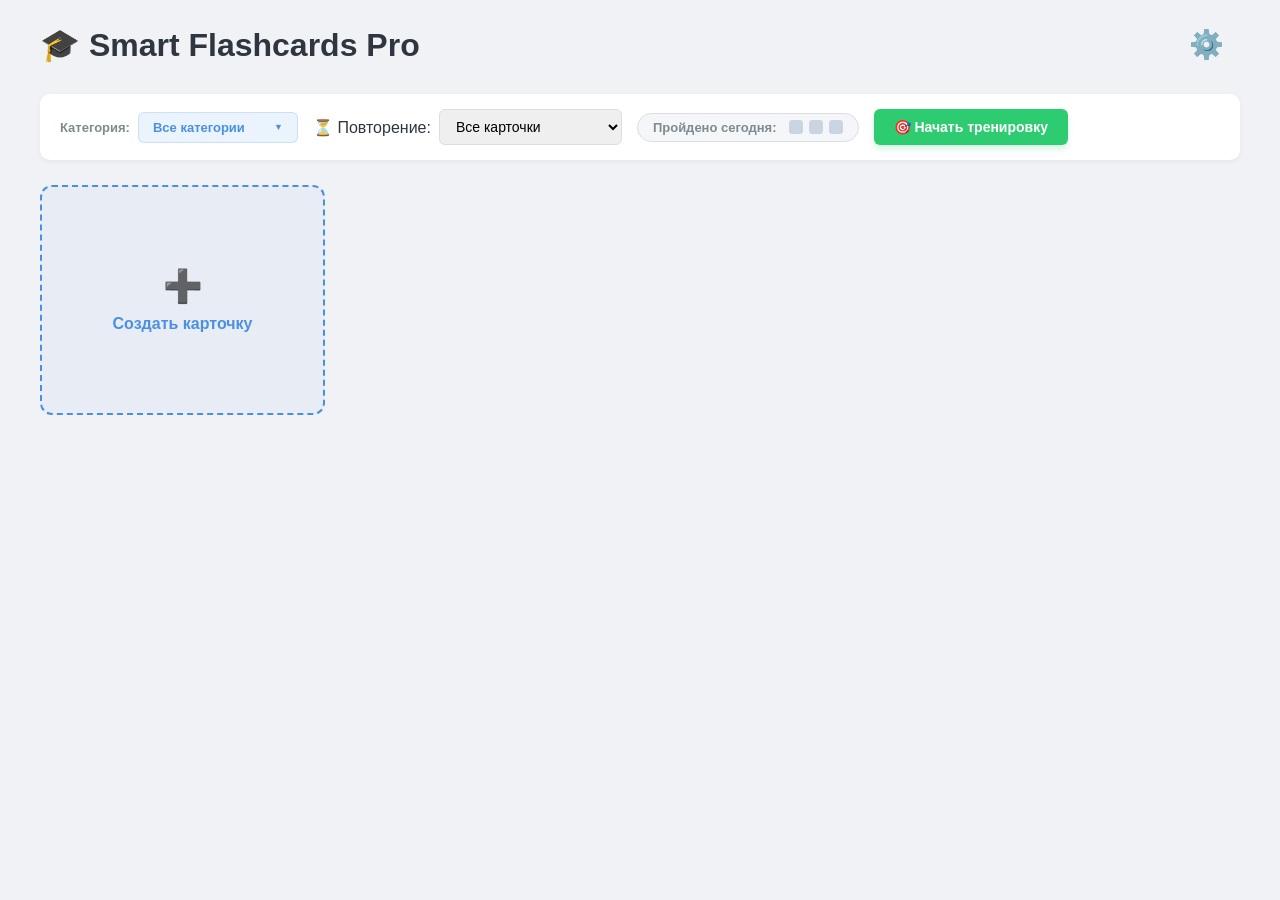
==== index.html @ 6d0fee99 "Add files via upload" ====
<!DOCTYPE html>
<html lang="ru">
<head>
    <meta charset="UTF-8">
    <meta name="viewport" content="width=device-width, initial-scale=1.0">
    <title>Smart Flashcards Pro — Умные карточки</title>
    
    <!-- ИСПРАВЛЕНО: Современная иконка в закладки браузера без скачивания файлов -->
    <link rel="icon" href="data:image/svg+xml,<svg xmlns=%22http://w3.org viewBox=%220 0 100 100%22><text y=%22.9em%22 font-size=%2290%22>🎓</text></svg>">
    
    <!-- Подключение модульных стилей -->
    <link rel="stylesheet" href="theme.css">
    <link rel="stylesheet" href="layout.css">
    <link rel="stylesheet" href="components.css">
    <link rel="stylesheet" href="modals-lesson.css">
</head>
<body>

    <div class="container">
        <!-- Шапка приложения с кнопкой настроек -->
        <header class="app-header">
            <!-- ИСПРАВЛЕНО: Красивый и лаконичный заголовок вместо букв GB -->
            <h1>🎓 Smart Flashcards Pro</h1>
            <div class="settings-menu-container">
                <button class="settings-toggle-btn" onclick="UiManager.toggleSettingsMenu(event)">⚙️</button>
                <div class="settings-dropdown" id="settingsDropdown">
                    <div class="settings-item">
                        <label for="lessonSizeSelect">Карточек в уроке:</label>
                        <select id="lessonSizeSelect" onchange="StorageModule.saveLessonSize(this.value)">
                            <option value="5">5</option>
                            <option value="10" selected>10</option>
                            <option value="15">15</option>
                            <option value="20">20</option>
                            <option value="25">25</option>
                        </select>
                    </div>
                    <hr>
                    <button onclick="exportData()">💾 Экспорт данных</button>
                    <input type="file" id="importFileInput" accept=".json" style="display: none;" onchange="importData(event)">
                    <button onclick="document.getElementById('importFileInput').click()">📂 Импорт данных</button>
                </div>
            </div>
        </header>

        <!-- 1. Панель управления (Фильтры + Прогресс по кубикам + Кнопка Учить) -->
        <div class="filter-zone" id="controlZone">
            <div class="filter-group">
                <span class="filter-label">Категория:</span>
                <div class="custom-select-container" id="customSelectContainer">
                    <button class="custom-select-trigger" onclick="UiManager.toggleCustomSelect(event)">
                        <span id="customSelectValue">Все категории</span>
                        <span class="custom-select-arrow">▼</span>
                    </button>
                    <div class="custom-select-options" id="customSelectOptions"></div>
                </div>
            </div>
            
            <div class="filter-group">
                <label for="filterRepetition">⏳ Повторение: </label>
                <select id="filterRepetition" onchange="UiManager.renderCards()">
                    <option value="all">Все карточки</option>
                    <option value="due">Только к повторению</option>
                </select>
            </div>
            
            <div class="daily-progress-box">
                <span class="progress-label">Пройдено сегодня:</span>
                <div class="progress-cubes" id="dailyCubes"></div>
            </div>

            <div class="test-action-group">
                <button class="success-btn" onclick="startLesson()">🎯 Начать тренировку</button>
            </div>
        </div>

        <!-- 2. Сетка карточек -->
        <div class="grid" id="cardsGrid"></div>

        <!-- 3. Окно Урока -->
        <div class="panel test-box" id="testBox" style="display: none;">
            <div class="progress-container">
                <div class="progress-bar" id="progressBar"></div>
            </div>
            <h3 id="testProgress">Вопрос 0 из 0</h3>
            <div class="test-exercise-label" id="testExerciseLabel"></div>
            <div class="test-word" id="testWord">Word</div>
            <button onclick="LessonModule.speakCurrentWord()" class="test-audio-btn" id="testAudioBtn">🔊</button>
            <br>
            <input type="text" id="testInput" class="test-input" placeholder="Введите перевод" autocomplete="off">
            <div id="choicesGrid" class="choices-grid" style="display:none;"></div>
            <br>
            <button onclick="checkAnswer()" id="checkAnswerBtn">Проверить</button>
            <button class="secondary" onclick="stopTest()">Прервать урок</button>
            <div class="feedback" id="feedback"></div>
        </div>
    </div>

    <!-- 4. Модальное окно для создания и редактирования карточек -->
    <div class="modal-overlay" id="cardModal" onclick="FormHandler.closeModalViaOverlay(event)">
        <div class="modal-content">
            <button class="close-modal-btn" onclick="FormHandler.closeModal()">✕</button>
            <h3 id="formTitle">Добавить новую карточку</h3>
            <input type="hidden" id="editIndex" value="-1">
            
            <div class="flex-row">
                <input type="text" id="wordInput" placeholder="Слово (английский)">
                <button onclick="FormHandler.autoTranslate()" class="secondary" id="translateBtn">🔍 Автоперевод</button>
            </div>
            
            <div id="variantsContainer" class="variants-box" style="display: none;">
                <label>Выберите подходящие переводы:</label>
                <div id="translationVariants" class="variants-list"></div>
            </div>

            <div class="flex-row">
                <input type="text" id="translationInput" placeholder="Перевод (русский)">
            </div>
            <div class="flex-row">
                <input type="text" id="exampleInput" placeholder="Пример употребления (необязательно)">
            </div>
            <!-- ИСПРАВЛЕНО: Добавлено явное поле для ввода перевода примера вручную -->
            <div class="flex-row">
                <input type="text" id="exampleTranslationInput" placeholder="Перевод примера (необязательно)">
            </div>
            <div class="flex-row stack">
                <select id="categorySelect"></select>
                <input type="text" id="newCategoryInput" placeholder="Или создайте новую категорию">
            </div>
            <div class="modal-footer">
                <button onclick="FormHandler.addCard()" id="submitCardBtn" class="primary-btn">Добавить</button>
            </div>
        </div>
    </div>

    <script src="storage.js"></script>
    <script src="api.js"></script>
    <script src="lesson-builder.js"></script>
    <script src="lesson-validator.js"></script>
    <script src="lesson-engine.js"></script>
    <script src="ui-manager.js"></script>
    <script src="form-handler.js"></script>
    <script src="app.js"></script>
</body>
</html>
---- theme.css ----
/* Глобальные переменные и системные стили (Theme & Base) */

:root {
    --primary-color: #4a90e2;
    --secondary-color: #f5f6fa;
    --success-color: #2ecc71;
    --danger-color: #e74c3c;
    --text-color: #2f3640;
    --border-color: #dcdde1;
    --bg-color: #f1f2f6;
    --card-bg: #ffffff;
}

* {
    box-sizing: border-box;
    margin: 0;
    padding: 0;
    font-family: 'Segoe UI', Tahoma, Geneva, Verdana, sans-serif;
}

body {
    background-color: var(--bg-color);
    color: var(--text-color);
    padding: 20px;
}

.container {
    max-width: 1200px;
    margin: 0 auto;
}

hr {
    border: none;
    border-top: 1px solid var(--border-color);
}
---- layout.css ----
/* Макет, фильтры и элементы управления (Layout & Controls) */

/* Шапка приложения */
.app-header {
    display: flex;
    justify-content: space-between;
    align-items: center;
    margin-bottom: 25px;
}

/* Контейнер настроек (Шестеренка) */
.settings-menu-container {
    position: relative;
}

.settings-toggle-btn {
    background: none;
    border: none;
    font-size: 28px;
    cursor: pointer;
    transition: transform 0.3s ease;
}

.settings-toggle-btn:hover { transform: rotate(45deg); }

.settings-dropdown {
    display: none;
    position: absolute;
    right: 0;
    top: 40px;
    background-color: var(--card-bg);
    border: 1px solid var(--border-color);
    border-radius: 8px;
    box-shadow: 0 4px 12px rgba(0,0,0,0.15);
    z-index: 100;
    min-width: 180px;
    overflow: hidden;
}

.settings-dropdown.active { display: block; }

.settings-dropdown button {
    display: block;
    width: 100%;
    padding: 12px 16px;
    border: none;
    background: none;
    text-align: left;
    cursor: pointer;
    font-size: 14px;
    color: var(--text-color);
    transition: background 0.2s ease;
}

.settings-dropdown button:hover { background-color: var(--secondary-color); }

.settings-item {
    padding: 12px 16px;
    font-size: 13px;
    display: flex;
    flex-direction: column;
    gap: 6px;
}
.settings-item select { width: 100%; padding: 4px; }

/* Зона управления (Фильтры) */
.filter-zone {
    display: flex;
    flex-wrap: wrap;
    gap: 15px;
    background-color: var(--card-bg);
    padding: 15px 20px;
    border-radius: 10px;
    margin-bottom: 25px;
    align-items: center;
    box-shadow: 0 2px 5px rgba(0,0,0,0.05);
}

.filter-group {
    display: flex;
    align-items: center;
    gap: 8px;
}

/* Базовые стили полей */
select, input[type="text"] {
    padding: 8px 12px;
    border: 1px solid var(--border-color);
    border-radius: 6px;
    outline: none;
    font-size: 14px;
}

.filter-label {
    font-size: 13px;
    font-weight: bold;
    color: #7f8c8d;
}

/* --- ИСПРАВЛЕНО: СТИЛИЗАЦИЯ ПОЛНОСТЬЮ КАСТОМНОГО ВЫПАДАЮЩЕГО КОМБОБОКСА --- */
.custom-select-container {
    position: relative;
    min-width: 160px;
}

/* Главная кнопка-триггер (Скругление уменьшено до 6px под общую концепцию) */
.custom-select-trigger {
    width: 100%;
    display: flex;
    justify-content: space-between;
    align-items: center;
    padding: 7px 14px;
    font-size: 13px;
    font-weight: 600;
    color: #4a90e2;
    background-color: #ebf3fc;
    border: 1px solid rgba(74, 144, 226, 0.2);
    border-radius: 6px; /* Мягкие, не слишком круглые углы */
    cursor: pointer;
    transition: background-color 0.2s, border-color 0.2s;
}

.custom-select-trigger:hover {
    background-color: #e1effe;
    border-color: #4a90e2;
}

.custom-select-arrow {
    font-size: 9px;
    color: #4a90e2;
    margin-left: 10px;
    transition: transform 0.2s ease;
}

/* Разворот стрелочки при открытии */
.custom-select-container.open .custom-select-arrow {
    transform: rotate(180deg);
}

/* Кастомный блок с вариантами ответов (Опции) */
.custom-select-options {
    display: none;
    position: absolute;
    top: calc(100% + 5px);
    left: 0;
    width: 100%;
    background-color: var(--card-bg);
    border: 1px solid var(--border-color);
    border-radius: 6px; /* Синхронные мягкие скругления списка */
    box-shadow: 0 4px 15px rgba(0, 0, 0, 0.1); /* Красивая мягкая тень */
    z-index: 200;
    max-height: 200px;
    overflow-y: auto;
}

.custom-select-container.open .custom-select-options {
    display: block;
}

/* Пункт списка */
.custom-select-option {
    padding: 10px 14px;
    font-size: 13px;
    font-weight: 500;
    color: var(--text-color);
    cursor: pointer;
    transition: background-color 0.15s, color 0.15s;
    text-align: left;
}

/* Красивая пастельная подсветка при наведении на пункт списка */
.custom-select-option:hover {
    background-color: #f0f4f9;
    color: #4a90e2;
}

/* Базовые кнопки */
button {
    padding: 8px 16px;
    border: none;
    border-radius: 6px;
    cursor: pointer;
    font-weight: 600;
    font-size: 14px;
    transition: opacity 0.2s;
}
button:hover { opacity: 0.9; }
button.secondary { background-color: var(--secondary-color); color: var(--text-color); border: 1px solid var(--border-color); }
button.primary-btn { background-color: var(--primary-color); color: white; padding: 10px 20px; }

/* Дневные кубики */
.daily-progress-box {
    display: flex;
    align-items: center;
    gap: 12px;
    background-color: var(--secondary-color);
    padding: 6px 15px;
    border-radius: 20px;
    border: 1px solid var(--border-color);
}
.progress-label { font-size: 13px; font-weight: bold; color: #7f8c8d; }
.progress-cubes { display: flex; gap: 6px; flex-wrap: wrap; }
.progress-cube { width: 14px; height: 14px; background-color: #cbd5e1; border-radius: 3px; transition: background-color 0.4s ease; }
.progress-cube.completed { background-color: var(--success-color); box-shadow: 0 0 6px rgba(46, 204, 113, 0.4); }
button.success-btn { background-color: var(--success-color); color: white; padding: 10px 20px; font-size: 14px; font-weight: bold; box-shadow: 0 4px 6px rgba(46, 204, 113, 0.2); }

/* Сетка карточек */
.grid {
    display: grid;
    grid-template-columns: repeat(auto-fill, minmax(260px, 1fr));
    gap: 20px;
}
---- components.css ----
/* Интерактивные компоненты и карточки (Cards & Components) */

.card-container {
    perspective: 1000px;
    min-height: 230px; 
    display: flex;
}

.card {
    width: 100%;
    position: relative;
    transform-style: preserve-3d;
    transition: transform 0.6s;
    cursor: pointer;
    display: flex;
}
.card.flipped { transform: rotateY(180deg); }

.card-front, .card-back {
    position: absolute;
    width: 100%;
    height: 100%;
    backface-visibility: hidden;
    background-color: var(--card-bg);
    border-radius: 12px;
    padding: 15px;
    box-shadow: 0 4px 8px rgba(0,0,0,0.05);
    border: 1px solid var(--border-color);
    display: flex;
    flex-direction: column;
    justify-content: space-between;
}
.card-back { transform: rotateY(180deg); background-color: #fafbfc; }

/* Пустая карточка (Заглушка) */
.card-add-placeholder {
    border: 2px dashed var(--primary-color);
    background-color: rgba(74, 144, 226, 0.05);
    border-radius: 12px;
    display: flex;
    align-items: center;
    justify-content: center;
    transition: background 0.3s, transform 0.2s;
    min-height: 230px;
}
.card-add-placeholder:hover { background-color: rgba(74, 144, 226, 0.1); transform: translateY(-2px); }
.card-add-content { display: flex; flex-direction: column; align-items: center; gap: 10px; color: var(--primary-color); font-weight: bold; }
.plus-icon { font-size: 32px; }

/* Внутренние элементы карточки */
.card-header-row { display: flex; justify-content: space-between; align-items: center; width: 100%; min-height: 32px; }
.card-stats { display: flex; gap: 10px; font-size: 13px; font-weight: bold; }
.stat-ok { color: var(--success-color); }
.stat-fail { color: var(--danger-color); }

.audio-btn {
    position: static; background: none; font-size: 16px; padding: 4px 8px; border-radius: 4px; border: 1px solid transparent; transition: background-color 0.2s;
}
.audio-btn:hover { background-color: var(--secondary-color); border-color: var(--border-color); }

.card-content { text-align: center; font-size: 20px; font-weight: bold; margin: 12px 0; flex-grow: 1; display: flex; flex-direction: column; justify-content: center; }
.card-example { font-size: 13px; font-weight: normal; color: #7f8c8d; margin-top: 8px; font-style: italic; line-height: 1.4; }

/* ИСПРАВЛЕНО: Современный дизайн категорий в виде кнопок-пилюль */
.card-category {
    font-size: 11px;
    color: #4a90e2; /* Изображаем фирменный цвет текста */
    background-color: #ebf3fc; /* Мягкая пастельная сине-серая подложка */
    padding: 3px 10px;
    border-radius: 20px;
    font-weight: 600;
    display: inline-block;
    margin: 8px auto 0; /* Центрируем тег внутри контента */
    text-transform: uppercase;
    letter-spacing: 0.3px;
    border: 1px solid rgba(74, 144, 226, 0.15);
}

.card-footer-row { 
    display: flex; 
    justify-content: space-between; 
    align-items: center; 
    width: 100%; 
    margin-top: auto; 
    padding-top: 10px;
}

.card-toolbar { 
    display: flex; 
    gap: 6px; 
}

.icon-btn {
    display: flex;
    align-items: center;
    justify-content: center;
    width: 28px;
    height: 28px;
    border-radius: 50%; 
    background-color: var(--secondary-color);
    border: 1px solid var(--border-color);
    font-size: 12px;
    padding: 0;
    transition: background-color 0.2s, transform 0.1s;
}
.icon-btn:hover { background-color: #e2e4eb; transform: scale(1.05); }
.icon-btn.btn-delete:hover { background-color: #ffdad6; border-color: var(--danger-color); }

.card.due-card .card-front { border: 1.5px solid #f1c40f; box-shadow: 0 4px 12px rgba(241, 196, 15, 0.15); }

/* Выученные карточки (Lvl 6) */
.card.archived-card { cursor: default; }
.card.archived-card .card-front { border: 2px solid #2ecc71; background-color: #f8fff9; opacity: 0.65; box-shadow: none; transition: opacity 0.3s; }
.card.archived-card:hover .card-front { opacity: 1; }
.card.archived-card .audio-btn { opacity: 0.7; }
.card.archived-card .audio-btn:hover { opacity: 1; }

/* Плитки уровней со скругленными углами */
.lvl-badge {
    display: flex; align-items: center; justify-content: center; width: 32px; height: 24px; border-radius: 6px; color: white; font-size: 13px;
    font-family: 'Impact', 'Arial Black', sans-serif; font-weight: 900; box-shadow: 0 2px 4px rgba(0, 0, 0, 0.08); user-select: none; text-shadow: 1px 1px 1px rgba(0, 0, 0, 0.1);
}
.lvl-badge-1 { background: linear-gradient(135deg, #a5b4fc, #6366f1); } 
.lvl-badge-2 { background: linear-gradient(135deg, #f472b6, #ec4899); } 
.lvl-badge-3 { background: linear-gradient(135deg, #38bdf8, #0284c7); } 
.lvl-badge-4 { background: linear-gradient(135deg, #2dd4bf, #0d9488); } 
.lvl-badge-5 { background: linear-gradient(135deg, #c084fc, #9333ea); } 

.master-badge {
    background: linear-gradient(135deg, #34d399, #059669); color: white; font-size: 10px; font-weight: bold; padding: 4px 8px; border-radius: 6px; box-shadow: 0 2px 4px rgba(52, 211, 153, 0.2); text-transform: uppercase; letter-spacing: 0.5px;
}

/* ИСПРАВЛЕНО: Безупречная вертикальная центровка числа пройденных уроков */
.daily-lessons-counter {
    font-family: 'Impact', 'Arial Black', sans-serif;
    font-size: 18px;
    color: var(--success-color);
    font-weight: 900;
    line-height: 1;
    display: flex;
    align-items: center;
    justify-content: center;
    height: 14px; /* Синхронизируем высоту с высотой скрытых кубиков для ровной строки */
}

/* Перевод контекстного примера на обратной стороне карточки */
.card-example-translation {
    font-size: 12px;
    font-weight: normal;
    color: #95a5a6; /* Мягкий серый цвет */
    margin-top: 4px;
    font-style: italic;
    line-height: 1.3;
}
---- modals-lesson.css ----
/* Всплывающие окна и интерфейс тренировок (Modals & Lesson UI) */

/* Модальное окно создания карточки */
.modal-overlay {
    position: fixed;
    top: 0; left: 0; width: 100%; height: 100%;
    background-color: rgba(0,0,0,0.5);
    display: flex; align-items: center; justify-content: center; z-index: 1000;
    opacity: 0; pointer-events: none; transition: opacity 0.3s ease;
}
.modal-overlay.active { opacity: 1; pointer-events: auto; }

.modal-content {
    background-color: var(--card-bg); padding: 30px; border-radius: 12px; width: 100%; max-width: 500px; position: relative; box-shadow: 0 10px 25px rgba(0,0,0,0.2); display: flex; flex-direction: column; gap: 15px;
}
.close-modal-btn { position: absolute; top: 15px; right: 15px; background: none; font-size: 18px; color: #95a5a6; }

.flex-row { display: flex; gap: 10px; }
.flex-row input { flex: 1; }
.flex-row.stack { flex-direction: column; }

.variants-box { background-color: var(--secondary-color); padding: 10px; border-radius: 6px; font-size: 13px; }
.variants-list { display: flex; flex-wrap: wrap; gap: 8px; margin-top: 5px; }
.variant-item { display: flex; align-items: center; gap: 4px; background-color: white; padding: 4px 8px; border-radius: 4px; border: 1px solid var(--border-color); cursor: pointer; }
.modal-footer { display: flex; justify-content: flex-end; margin-top: 10px; }

/* Игровой блок урока */
.test-box {
    background-color: var(--card-bg); padding: 30px; border-radius: 12px; text-align: center; box-shadow: 0 4px 10px rgba(0,0,0,0.05); max-width: 600px; margin: 40px auto 0;
}
.progress-container { background-color: var(--secondary-color); height: 8px; border-radius: 4px; margin-bottom: 20px; overflow: hidden; }
.progress-bar { background-color: var(--success-color); height: 100%; width: 0; transition: width 0.3s ease; }
.test-exercise-label { font-size: 14px; color: #7f8c8d; margin-bottom: 5px; }
.test-word { font-size: 32px; font-weight: bold; margin-bottom: 15px; }
.test-input { width: 80%; max-width: 300px; text-align: center; font-size: 18px; padding: 10px; margin-bottom: 15px; }
.choices-grid { display: grid; grid-template-columns: 1fr 1fr; gap: 10px; max-width: 400px; margin: 0 auto 15px; }
.choice-btn { padding: 12px; background-color: var(--secondary-color); font-weight: bold; color: var(--text-color); }
.choice-btn.correct { background-color: var(--success-color); color: white; }
.choice-btn.wrong { background-color: var(--danger-color); color: white; }
.feedback { font-weight: bold; margin-top: 15px; font-size: 18px; min-height: 24px; }
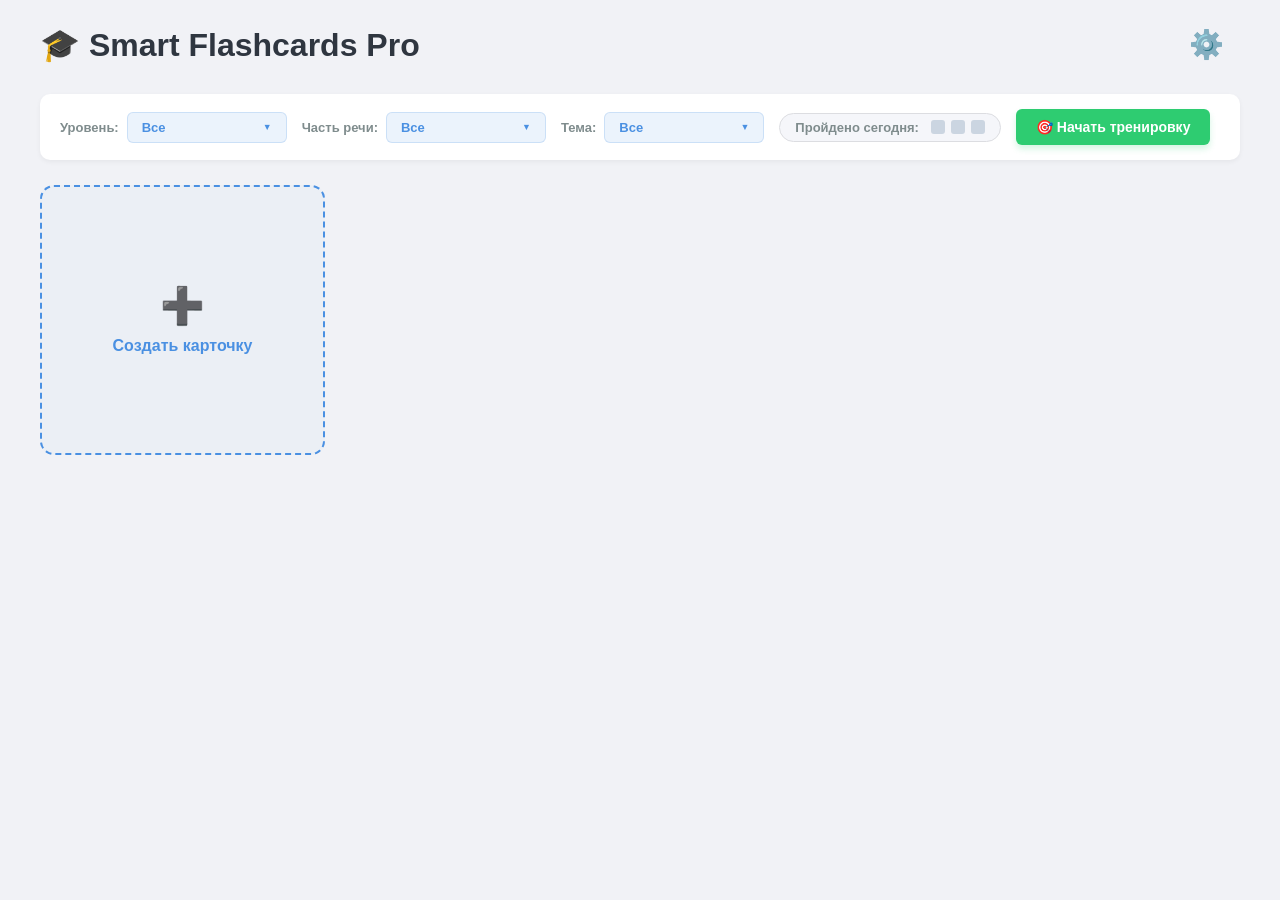
==== commit 5c567fbd: "Add files via upload" ====
--- a/index.html
+++ b/index.html
@@ -4,11 +4,8 @@
     <meta charset="UTF-8">
     <meta name="viewport" content="width=device-width, initial-scale=1.0">
     <title>Smart Flashcards Pro — Умные карточки</title>
+    <link rel="icon" type="image/png" href="https://icons8.com">
     
-    <!-- ИСПРАВЛЕНО: Современная иконка в закладки браузера без скачивания файлов -->
-    <link rel="icon" href="data:image/svg+xml,<svg xmlns=%22http://w3.org viewBox=%220 0 100 100%22><text y=%22.9em%22 font-size=%2290%22>🎓</text></svg>">
-    
-    <!-- Подключение модульных стилей -->
     <link rel="stylesheet" href="theme.css">
     <link rel="stylesheet" href="layout.css">
     <link rel="stylesheet" href="components.css">
@@ -19,7 +16,6 @@
     <div class="container">
         <!-- Шапка приложения с кнопкой настроек -->
         <header class="app-header">
-            <!-- ИСПРАВЛЕНО: Красивый и лаконичный заголовок вместо букв GB -->
             <h1>🎓 Smart Flashcards Pro</h1>
             <div class="settings-menu-container">
                 <button class="settings-toggle-btn" onclick="UiManager.toggleSettingsMenu(event)">⚙️</button>
@@ -42,25 +38,36 @@
             </div>
         </header>
 
-        <!-- 1. Панель управления (Фильтры + Прогресс по кубикам + Кнопка Учить) -->
+        <!-- 1. Панель управления (Тройные фильтры + Прогресс) -->
         <div class="filter-zone" id="controlZone">
             <div class="filter-group">
-                <span class="filter-label">Категория:</span>
-                <div class="custom-select-container" id="customSelectContainer">
-                    <button class="custom-select-trigger" onclick="UiManager.toggleCustomSelect(event)">
-                        <span id="customSelectValue">Все категории</span>
-                        <span class="custom-select-arrow">▼</span>
+                <span class="filter-label">Уровень:</span>
+                <div class="custom-select-container filter-level-container" id="customSelectContainerLevel">
+                    <button class="custom-select-trigger" onclick="UiComboBox.toggleSelect(event, 'customSelectContainerLevel')">
+                        <span id="customSelectValueLevel">Все</span><span class="custom-select-arrow">▼</span>
                     </button>
-                    <div class="custom-select-options" id="customSelectOptions"></div>
+                    <div class="custom-select-options" id="filterLevelOptions"></div>
                 </div>
             </div>
-            
+
             <div class="filter-group">
-                <label for="filterRepetition">⏳ Повторение: </label>
-                <select id="filterRepetition" onchange="UiManager.renderCards()">
-                    <option value="all">Все карточки</option>
-                    <option value="due">Только к повторению</option>
-                </select>
+                <span class="filter-label">Часть речи:</span>
+                <div class="custom-select-container filter-partOfSpeech-container" id="customSelectContainerPos">
+                    <button class="custom-select-trigger" onclick="UiComboBox.toggleSelect(event, 'customSelectContainerPos')">
+                        <span id="customSelectValuePartOfSpeech">Все</span><span class="custom-select-arrow">▼</span>
+                    </button>
+                    <div class="custom-select-options" id="filterPosOptions"></div>
+                </div>
+            </div>
+
+            <div class="filter-group">
+                <span class="filter-label">Тема:</span>
+                <div class="custom-select-container filter-topic-container" id="customSelectContainerTopic">
+                    <button class="custom-select-trigger" onclick="UiComboBox.toggleSelect(event, 'customSelectContainerTopic')">
+                        <span id="customSelectValueTopic">Все</span><span class="custom-select-arrow">▼</span>
+                    </button>
+                    <div class="custom-select-options" id="filterTopicOptions"></div>
+                </div>
             </div>
             
             <div class="daily-progress-box">
@@ -76,60 +83,9 @@
         <!-- 2. Сетка карточек -->
         <div class="grid" id="cardsGrid"></div>
 
-        <!-- 3. Окно Урока -->
-        <div class="panel test-box" id="testBox" style="display: none;">
-            <div class="progress-container">
-                <div class="progress-bar" id="progressBar"></div>
-            </div>
-            <h3 id="testProgress">Вопрос 0 из 0</h3>
-            <div class="test-exercise-label" id="testExerciseLabel"></div>
-            <div class="test-word" id="testWord">Word</div>
-            <button onclick="LessonModule.speakCurrentWord()" class="test-audio-btn" id="testAudioBtn">🔊</button>
-            <br>
-            <input type="text" id="testInput" class="test-input" placeholder="Введите перевод" autocomplete="off">
-            <div id="choicesGrid" class="choices-grid" style="display:none;"></div>
-            <br>
-            <button onclick="checkAnswer()" id="checkAnswerBtn">Проверить</button>
-            <button class="secondary" onclick="stopTest()">Прервать урок</button>
-            <div class="feedback" id="feedback"></div>
-        </div>
-    </div>
-
-    <!-- 4. Модальное окно для создания и редактирования карточек -->
-    <div class="modal-overlay" id="cardModal" onclick="FormHandler.closeModalViaOverlay(event)">
-        <div class="modal-content">
-            <button class="close-modal-btn" onclick="FormHandler.closeModal()">✕</button>
-            <h3 id="formTitle">Добавить новую карточку</h3>
-            <input type="hidden" id="editIndex" value="-1">
-            
-            <div class="flex-row">
-                <input type="text" id="wordInput" placeholder="Слово (английский)">
-                <button onclick="FormHandler.autoTranslate()" class="secondary" id="translateBtn">🔍 Автоперевод</button>
-            </div>
-            
-            <div id="variantsContainer" class="variants-box" style="display: none;">
-                <label>Выберите подходящие переводы:</label>
-                <div id="translationVariants" class="variants-list"></div>
-            </div>
-
-            <div class="flex-row">
-                <input type="text" id="translationInput" placeholder="Перевод (русский)">
-            </div>
-            <div class="flex-row">
-                <input type="text" id="exampleInput" placeholder="Пример употребления (необязательно)">
-            </div>
-            <!-- ИСПРАВЛЕНО: Добавлено явное поле для ввода перевода примера вручную -->
-            <div class="flex-row">
-                <input type="text" id="exampleTranslationInput" placeholder="Перевод примера (необязательно)">
-            </div>
-            <div class="flex-row stack">
-                <select id="categorySelect"></select>
-                <input type="text" id="newCategoryInput" placeholder="Или создайте новую категорию">
-            </div>
-            <div class="modal-footer">
-                <button onclick="FormHandler.addCard()" id="submitCardBtn" class="primary-btn">Добавить</button>
-            </div>
-        </div>
+        <!-- Сюда JS динамически внедрит lesson-box.html и card-modal.html -->
+        <div id="dynamicLessonBoxContainer"></div>
+        <div id="dynamicModalContainer"></div>
     </div>
 
     <script src="storage.js"></script>
@@ -137,7 +93,9 @@
     <script src="lesson-builder.js"></script>
     <script src="lesson-validator.js"></script>
     <script src="lesson-engine.js"></script>
-    <script src="ui-manager.js"></script>
+    <script src="ui-core.js"></script>
+    <script src="ui-combobox.js"></script>
+    <script src="ui-cards-renderer.js"></script>
     <script src="form-handler.js"></script>
     <script src="app.js"></script>
 </body>
--- a/components.css
+++ b/components.css
@@ -2,7 +2,8 @@
 
 .card-container {
     perspective: 1000px;
-    min-height: 230px; 
+    /* ИСПРАВЛЕНО: Увеличена минимальная высота карточки для свободного размещения крупного текста */
+    min-height: 270px; 
     display: flex;
 }
 
@@ -22,60 +23,112 @@
     height: 100%;
     backface-visibility: hidden;
     background-color: var(--card-bg);
-    border-radius: 12px;
-    padding: 15px;
-    box-shadow: 0 4px 8px rgba(0,0,0,0.05);
+    border-radius: 14px;
+    padding: 18px;
+    box-shadow: 0 4px 12px rgba(0,0,0,0.04);
     border: 1px solid var(--border-color);
     display: flex;
     flex-direction: column;
     justify-content: space-between;
 }
-.card-back { transform: rotateY(180deg); background-color: #fafbfc; }
+.card-back { transform: rotateY(180deg); background-color: #fbfcfd; }
 
 /* Пустая карточка (Заглушка) */
 .card-add-placeholder {
     border: 2px dashed var(--primary-color);
-    background-color: rgba(74, 144, 226, 0.05);
-    border-radius: 12px;
+    background-color: rgba(74, 144, 226, 0.03);
+    border-radius: 14px;
     display: flex;
     align-items: center;
     justify-content: center;
     transition: background 0.3s, transform 0.2s;
-    min-height: 230px;
-}
-.card-add-placeholder:hover { background-color: rgba(74, 144, 226, 0.1); transform: translateY(-2px); }
+    min-height: 270px;
+}
+.card-add-placeholder:hover { background-color: rgba(74, 144, 226, 0.08); transform: translateY(-2px); }
 .card-add-content { display: flex; flex-direction: column; align-items: center; gap: 10px; color: var(--primary-color); font-weight: bold; }
-.plus-icon { font-size: 32px; }
-
-/* Внутренние элементы карточки */
-.card-header-row { display: flex; justify-content: space-between; align-items: center; width: 100%; min-height: 32px; }
-.card-stats { display: flex; gap: 10px; font-size: 13px; font-weight: bold; }
-.stat-ok { color: var(--success-color); }
-.stat-fail { color: var(--danger-color); }
+.plus-icon { font-size: 36px; }
+
+/* Шапка карточки */
+.card-header-row { 
+    display: flex; 
+    justify-content: space-between; 
+    align-items: center; 
+    width: 100%; 
+    min-height: 32px; 
+}
+
+/* ИСПРАВЛЕНО: Компактные мини-теги параметров, убранные в верхний левый угол */
+.card-header-tags {
+    display: flex;
+    gap: 4px;
+}
+
+.tag-mini {
+    font-size: 9px;
+    padding: 2px 6px;
+    border-radius: 4px;
+    font-weight: bold;
+    text-transform: uppercase;
+    letter-spacing: 0.2px;
+}
+.tag-lvl { color: #3b82f6; background-color: #eff6ff; border: 1px solid rgba(59, 130, 246, 0.1); }
+.tag-pos { color: #6366f1; background-color: #eef2ff; border: 1px solid rgba(99, 102, 241, 0.1); }
+.tag-topic { color: #4b5563; background-color: #f3f4f6; border: 1px solid rgba(75, 85, 99, 0.1); }
 
 .audio-btn {
     position: static; background: none; font-size: 16px; padding: 4px 8px; border-radius: 4px; border: 1px solid transparent; transition: background-color 0.2s;
 }
 .audio-btn:hover { background-color: var(--secondary-color); border-color: var(--border-color); }
 
-.card-content { text-align: center; font-size: 20px; font-weight: bold; margin: 12px 0; flex-grow: 1; display: flex; flex-direction: column; justify-content: center; }
-.card-example { font-size: 13px; font-weight: normal; color: #7f8c8d; margin-top: 8px; font-style: italic; line-height: 1.4; }
-
-/* ИСПРАВЛЕНО: Современный дизайн категорий в виде кнопок-пилюль */
-.card-category {
-    font-size: 11px;
-    color: #4a90e2; /* Изображаем фирменный цвет текста */
-    background-color: #ebf3fc; /* Мягкая пастельная сине-серая подложка */
-    padding: 3px 10px;
-    border-radius: 20px;
-    font-weight: 600;
-    display: inline-block;
-    margin: 8px auto 0; /* Центрируем тег внутри контента */
-    text-transform: uppercase;
-    letter-spacing: 0.3px;
-    border: 1px solid rgba(74, 144, 226, 0.15);
-}
-
+/* ИСПРАВЛЕНО: Центральный контент карточки с акцентом на слово и пример */
+.card-content { 
+    text-align: center; 
+    flex-grow: 1; 
+    display: flex; 
+    flex-direction: column; 
+    justify-content: center; 
+    align-items: center;
+    gap: 14px;
+    width: 100%;
+}
+
+/* ИСПРАВЛЕНО: Крупный, красивый шрифт для главного слова и перевода */
+.main-card-word {
+    font-size: 26px;
+    font-weight: 800;
+    color: #1e293b;
+    letter-spacing: -0.5px;
+    line-height: 1.2;
+}
+.main-card-word.target-translation {
+    color: #0f172a;
+}
+
+/* ИСПРАВЛЕНО: Стильный, крупный цитатный блок для примера использования слова */
+.card-example-box {
+    font-size: 15px;
+    font-weight: 500;
+    color: #475569;
+    font-style: italic;
+    line-height: 1.5;
+    background-color: #f8fafc; /* Пастельная серая подложка-цитата */
+    border-left: 3px solid #cbd5e1;
+    padding: 8px 12px;
+    border-radius: 4px;
+    width: 100%;
+    max-width: 100%;
+    text-align: left;
+}
+
+/* ИСПРАВЛЕНО: Стильный блок для перевода примера на обратной стороне */
+.card-example-box.translation-box {
+    color: #64748b;
+    background-color: #f1f5f9;
+    border-left: 3px solid #94a3b8;
+    font-weight: normal;
+}
+
+/* Футер карточки */
 .card-footer-row { 
     display: flex; 
     justify-content: space-between; 
@@ -83,42 +136,53 @@
     width: 100%; 
     margin-top: auto; 
     padding-top: 10px;
-}
+    border-top: 1px solid #f1f5f9;
+}
+
+/* Статистика перенесена вниз */
+.card-stats {
+    display: flex;
+    gap: 8px;
+    font-size: 12px;
+    font-weight: bold;
+}
+.stat-ok { color: var(--success-color); }
+.stat-fail { color: var(--danger-color); }
 
 .card-toolbar { 
     display: flex; 
-    gap: 6px; 
+    gap: 4px; 
 }
 
 .icon-btn {
     display: flex;
     align-items: center;
     justify-content: center;
-    width: 28px;
-    height: 28px;
+    width: 26px;
+    height: 26px;
     border-radius: 50%; 
     background-color: var(--secondary-color);
     border: 1px solid var(--border-color);
-    font-size: 12px;
+    font-size: 11px;
     padding: 0;
     transition: background-color 0.2s, transform 0.1s;
 }
 .icon-btn:hover { background-color: #e2e4eb; transform: scale(1.05); }
 .icon-btn.btn-delete:hover { background-color: #ffdad6; border-color: var(--danger-color); }
 
-.card.due-card .card-front { border: 1.5px solid #f1c40f; box-shadow: 0 4px 12px rgba(241, 196, 15, 0.15); }
+.card.due-card .card-front { border: 1.5px solid #f1c40f; box-shadow: 0 4px 12px rgba(241, 196, 15, 0.12); }
 
 /* Выученные карточки (Lvl 6) */
 .card.archived-card { cursor: default; }
-.card.archived-card .card-front { border: 2px solid #2ecc71; background-color: #f8fff9; opacity: 0.65; box-shadow: none; transition: opacity 0.3s; }
+.card.archived-card .card-front { border: 2px solid #2ecc71; background-color: #f8fff9; opacity: 0.6; box-shadow: none; transition: opacity 0.3s; }
 .card.archived-card:hover .card-front { opacity: 1; }
 .card.archived-card .audio-btn { opacity: 0.7; }
 .card.archived-card .audio-btn:hover { opacity: 1; }
 
-/* Плитки уровней со скругленными углами */
+/* Плитки уровней интервалов */
 .lvl-badge {
-    display: flex; align-items: center; justify-content: center; width: 32px; height: 24px; border-radius: 6px; color: white; font-size: 13px;
-    font-family: 'Impact', 'Arial Black', sans-serif; font-weight: 900; box-shadow: 0 2px 4px rgba(0, 0, 0, 0.08); user-select: none; text-shadow: 1px 1px 1px rgba(0, 0, 0, 0.1);
+    display: flex; align-items: center; justify-content: center; width: 30px; height: 22px; border-radius: 5px; color: white; font-size: 12px;
+    font-family: 'Impact', 'Arial Black', sans-serif; font-weight: 900; box-shadow: 0 2px 4px rgba(0, 0, 0, 0.06); user-select: none; text-shadow: 1px 1px 1px rgba(0, 0, 0, 0.05);
 }
 .lvl-badge-1 { background: linear-gradient(135deg, #a5b4fc, #6366f1); } 
 .lvl-badge-2 { background: linear-gradient(135deg, #f472b6, #ec4899); } 
@@ -127,28 +191,29 @@
 .lvl-badge-5 { background: linear-gradient(135deg, #c084fc, #9333ea); } 
 
 .master-badge {
-    background: linear-gradient(135deg, #34d399, #059669); color: white; font-size: 10px; font-weight: bold; padding: 4px 8px; border-radius: 6px; box-shadow: 0 2px 4px rgba(52, 211, 153, 0.2); text-transform: uppercase; letter-spacing: 0.5px;
-}
-
-/* ИСПРАВЛЕНО: Безупречная вертикальная центровка числа пройденных уроков */
-.daily-lessons-counter {
-    font-family: 'Impact', 'Arial Black', sans-serif;
-    font-size: 18px;
-    color: var(--success-color);
-    font-weight: 900;
-    line-height: 1;
+    background: linear-gradient(135deg, #34d399, #059669); color: white; font-size: 10px; font-weight: bold; padding: 4px 8px; border-radius: 5px; box-shadow: 0 2px 4px rgba(52, 211, 153, 0.15); text-transform: uppercase; letter-spacing: 0.5px;
+}
+
+/* Дополнительные стили для инлайновой кнопки звука по центру */
+.main-card-word-row {
     display: flex;
     align-items: center;
     justify-content: center;
-    height: 14px; /* Синхронизируем высоту с высотой скрытых кубиков для ровной строки */
-}
-
-/* Перевод контекстного примера на обратной стороне карточки */
-.card-example-translation {
-    font-size: 12px;
-    font-weight: normal;
-    color: #95a5a6; /* Мягкий серый цвет */
-    margin-top: 4px;
-    font-style: italic;
-    line-height: 1.3;
-}
+    gap: 8px; /* Расстояние между словом и спикером */
+    width: 100%;
+}
+
+.audio-btn.inline-audio {
+    padding: 2px 6px;
+    font-size: 14px;
+    background-color: var(--secondary-color);
+    border: 1px solid var(--border-color);
+    border-radius: 6px;
+    cursor: pointer;
+    transition: background-color 0.2s, transform 0.1s;
+}
+
+.audio-btn.inline-audio:hover {
+    background-color: #e2e4eb;
+    transform: scale(1.05);
+}
--- a/modals-lesson.css
+++ b/modals-lesson.css
@@ -38,3 +38,64 @@
 .choice-btn.correct { background-color: var(--success-color); color: white; }
 .choice-btn.wrong { background-color: var(--danger-color); color: white; }
 .feedback { font-weight: bold; margin-top: 15px; font-size: 18px; min-height: 24px; }
+
+/* --- СТИЛИ ДЛЯ ИНТЕРАКТИВНОЙ РАЗВИЛКИ TEST OUT --- */
+.test-out-confirm-box {
+    background-color: #fcf9ff; /* Нежная фиолетовая подложка */
+    border: 1px dashed #a29bfe;
+    padding: 20px;
+    border-radius: 8px;
+    margin: 15px auto;
+    max-width: 450px;
+}
+
+.test-out-title {
+    font-size: 16px;
+    font-weight: bold;
+    color: #6c5ce7;
+    margin-bottom: 8px;
+}
+
+.test-out-subtitle {
+    font-size: 13px;
+    color: #7f8c8d;
+    line-height: 1.4;
+    margin-bottom: 15px;
+}
+
+.test-out-buttons {
+    display: flex;
+    justify-content: center;
+    gap: 10px;
+}
+
+/* Красивая неоново-фиолетовая кнопка вызова */
+button.purple-btn {
+    background: linear-gradient(135deg, #a29bfe, #6c5ce7);
+    color: white;
+    font-weight: bold;
+    box-shadow: 0 4px 6px rgba(108, 92, 231, 0.2);
+}
+
+/* --- ЖЁСТКИЙ РЕЖИМ (HARD MODE) ДЛЯ ТРЕНИРОВОЧНОГО БОКСА --- */
+.test-box.hard-mode {
+    border: 2px solid #6c5ce7; /* Сочная фиолетовая обводка формы */
+    background-color: #faf9ff;
+    /* Элегантное пульсирующее неоновое свечение */
+    animation: purplePulse 2s infinite alternate; 
+    transition: border-color 0.5s ease, box-shadow 0.5s ease;
+}
+
+@keyframes purplePulse {
+    0% {
+        box-shadow: 0 4px 10px rgba(0,0,0,0.05), 0 0 5px rgba(108, 92, 231, 0.1);
+    }
+    100% {
+        box-shadow: 0 4px 10px rgba(0,0,0,0.05), 0 0 15px rgba(108, 92, 231, 0.4);
+    }
+}
+
+/* Перекрашиваем прогресс-бар в фиолетовый цвет во время жесткой проверки */
+.test-box.hard-mode .progress-bar {
+    background-color: #6c5ce7;
+}
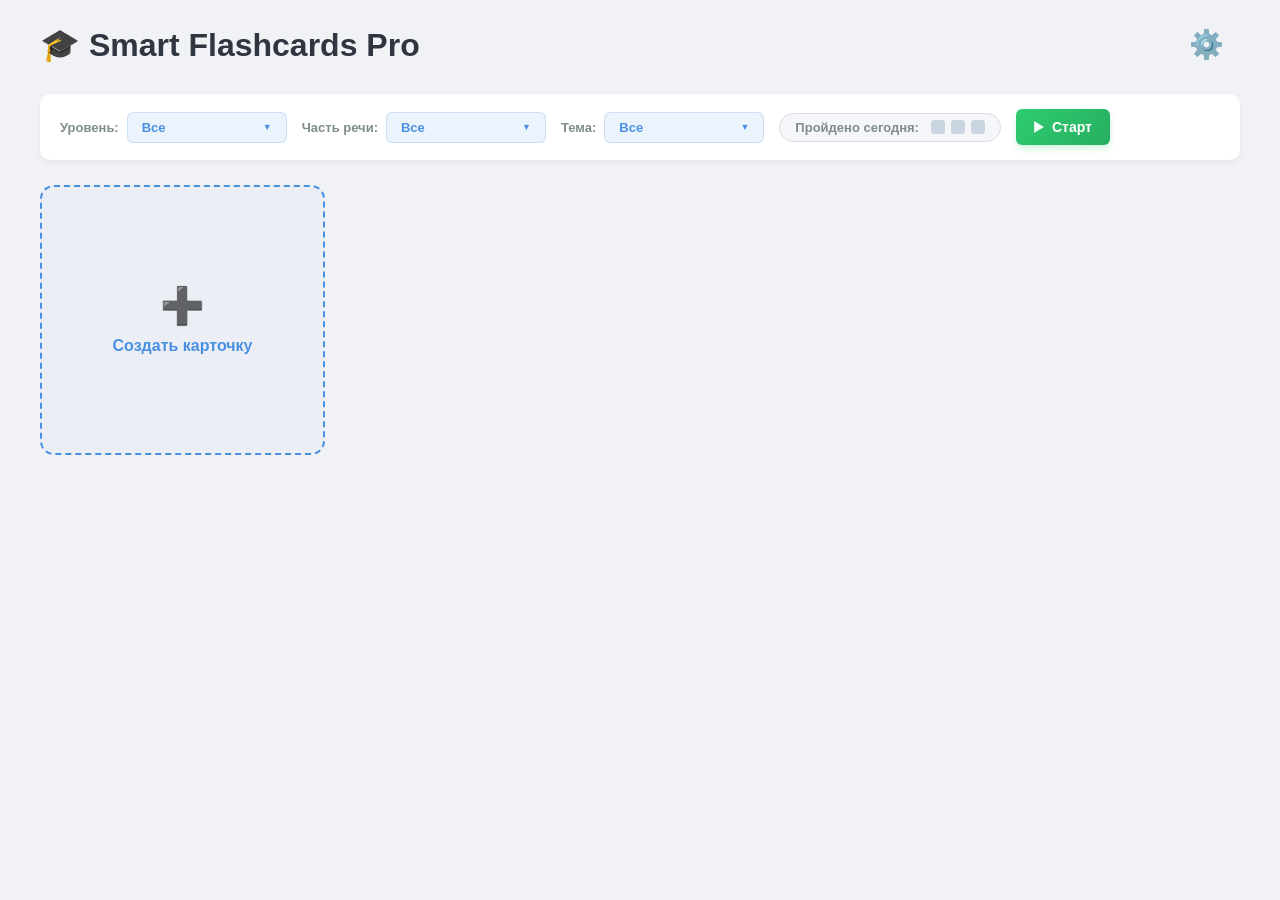
==== commit b13e95ac: "Add files via upload" ====
--- a/index.html
+++ b/index.html
@@ -76,7 +76,7 @@
             </div>
 
             <div class="test-action-group">
-                <button class="success-btn" onclick="startLesson()">🎯 Начать тренировку</button>
+                <button class="success-btn" onclick="startLesson()">Старт</button>
             </div>
         </div>
 
--- a/layout.css
+++ b/layout.css
@@ -202,7 +202,44 @@
 .progress-cubes { display: flex; gap: 6px; flex-wrap: wrap; }
 .progress-cube { width: 14px; height: 14px; background-color: #cbd5e1; border-radius: 3px; transition: background-color 0.4s ease; }
 .progress-cube.completed { background-color: var(--success-color); box-shadow: 0 0 6px rgba(46, 204, 113, 0.4); }
-button.success-btn { background-color: var(--success-color); color: white; padding: 10px 20px; font-size: 14px; font-weight: bold; box-shadow: 0 4px 6px rgba(46, 204, 113, 0.2); }
+/* ИСПРАВЛЕНО: Современная кнопка запуска с кастомным градиентным треугольником Play */
+button.success-btn {
+    display: inline-flex;
+    align-items: center;
+    justify-content: center;
+    gap: 8px; /* Отступ между треугольником и словом Старт */
+    background: linear-gradient(135deg, #2ecc71, #27ae60); /* Градиент для самой кнопки */
+    color: white;
+    padding: 10px 18px;
+    font-size: 14px;
+    font-weight: bold;
+    border-radius: 6px;
+    box-shadow: 0 4px 6px rgba(46, 204, 113, 0.2);
+    transition: transform 0.1s, box-shadow 0.2s;
+}
+
+button.success-btn:hover {
+    box-shadow: 0 6px 12px rgba(46, 204, 113, 0.3);
+    transform: translateY(-1px);
+}
+
+button.success-btn:active {
+    transform: translateY(0);
+}
+
+/* Создаем кастомную иконку Play средствами CSS */
+button.success-btn::before {
+    content: '';
+    display: inline-block;
+    width: 10px;
+    height: 12px;
+    /* Рисуем идеальный геометрический треугольник */
+    clip-path: polygon(0% 0%, 100% 50%, 0% 100%); 
+    /* Задаем сочный неоново-зеленый градиент для стрелочки */
+    background: linear-gradient(135deg, #ffffff, #e8fced); 
+    box-shadow: inset 1px 1px 1px rgba(0,0,0,0.1);
+}
+
 
 /* Сетка карточек */
 .grid {
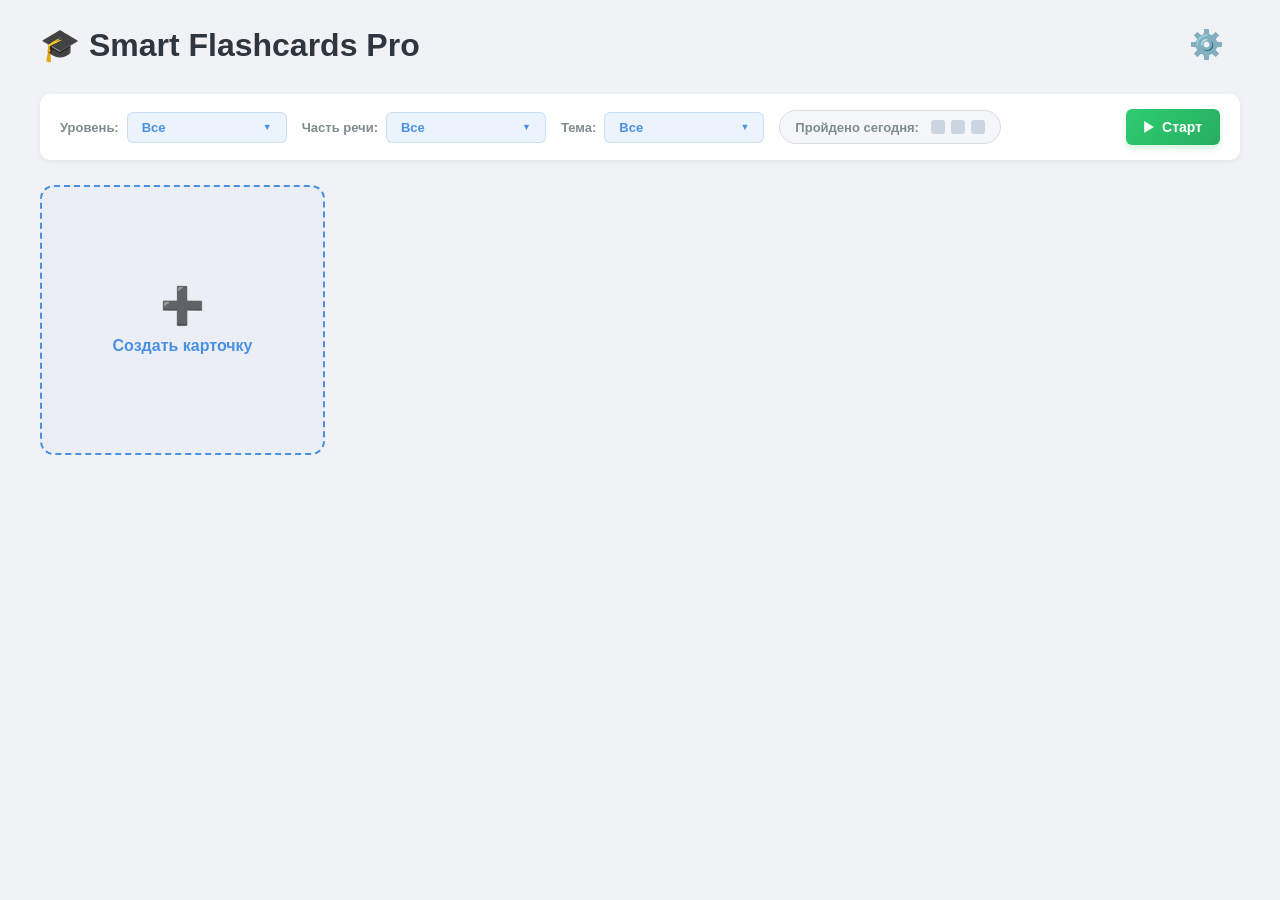
==== commit 20eae5d0: "Add files via upload" ====
--- a/index.html
+++ b/index.html
@@ -10,6 +10,8 @@
     <link rel="stylesheet" href="layout.css">
     <link rel="stylesheet" href="components.css">
     <link rel="stylesheet" href="modals-lesson.css">
+    <!-- Подключаем PWA Манифест -->
+    <link rel="manifest" href="manifest.json">
 </head>
 <body>
 
--- a/layout.css
+++ b/layout.css
@@ -21,7 +21,9 @@
     transition: transform 0.3s ease;
 }
 
-.settings-toggle-btn:hover { transform: rotate(45deg); }
+.settings-toggle-btn:hover { 
+    transform: rotate(45deg); 
+}
 
 .settings-dropdown {
     display: none;
@@ -37,7 +39,9 @@
     overflow: hidden;
 }
 
-.settings-dropdown.active { display: block; }
+.settings-dropdown.active { 
+    display: block; 
+}
 
 .settings-dropdown button {
     display: block;
@@ -52,7 +56,9 @@
     transition: background 0.2s ease;
 }
 
-.settings-dropdown button:hover { background-color: var(--secondary-color); }
+.settings-dropdown button:hover { 
+    background-color: var(--secondary-color); 
+}
 
 .settings-item {
     padding: 12px 16px;
@@ -61,9 +67,12 @@
     flex-direction: column;
     gap: 6px;
 }
-.settings-item select { width: 100%; padding: 4px; }
-
-/* Зона управления (Фильтры) */
+.settings-item select { 
+    width: 100%; 
+    padding: 4px; 
+}
+
+/* Зона управления (Фильтры) - Режим ПК */
 .filter-zone {
     display: flex;
     flex-wrap: wrap;
@@ -72,7 +81,7 @@
     padding: 15px 20px;
     border-radius: 10px;
     margin-bottom: 25px;
-    align-items: center;
+    align-items: center; 
     box-shadow: 0 2px 5px rgba(0,0,0,0.05);
 }
 
@@ -82,7 +91,7 @@
     gap: 8px;
 }
 
-/* Базовые стили полей */
+/* Базовые стили полей ввода и селектов */
 select, input[type="text"] {
     padding: 8px 12px;
     border: 1px solid var(--border-color);
@@ -97,13 +106,13 @@
     color: #7f8c8d;
 }
 
-/* --- ИСПРАВЛЕНО: СТИЛИЗАЦИЯ ПОЛНОСТЬЮ КАСТОМНОГО ВЫПАДАЮЩЕГО КОМБОБОКСА --- */
+/* --- СТИЛИЗАЦИЯ КАСТОМНЫХ ВЫПАДАЮЩИХ КОМБОБОКСОВ --- */
 .custom-select-container {
     position: relative;
     min-width: 160px;
 }
 
-/* Главная кнопка-триггер (Скругление уменьшено до 6px под общую концепцию) */
+/* Главная кнопка-триггер фильтра */
 .custom-select-trigger {
     width: 100%;
     display: flex;
@@ -115,7 +124,7 @@
     color: #4a90e2;
     background-color: #ebf3fc;
     border: 1px solid rgba(74, 144, 226, 0.2);
-    border-radius: 6px; /* Мягкие, не слишком круглые углы */
+    border-radius: 6px; 
     cursor: pointer;
     transition: background-color 0.2s, border-color 0.2s;
 }
@@ -132,12 +141,11 @@
     transition: transform 0.2s ease;
 }
 
-/* Разворот стрелочки при открытии */
 .custom-select-container.open .custom-select-arrow {
     transform: rotate(180deg);
 }
 
-/* Кастомный блок с вариантами ответов (Опции) */
+/* Раскрывающийся блок с вариантами */
 .custom-select-options {
     display: none;
     position: absolute;
@@ -146,8 +154,8 @@
     width: 100%;
     background-color: var(--card-bg);
     border: 1px solid var(--border-color);
-    border-radius: 6px; /* Синхронные мягкие скругления списка */
-    box-shadow: 0 4px 15px rgba(0, 0, 0, 0.1); /* Красивая мягкая тень */
+    border-radius: 6px;
+    box-shadow: 0 4px 15px rgba(0, 0, 0, 0.1);
     z-index: 200;
     max-height: 200px;
     overflow-y: auto;
@@ -168,7 +176,6 @@
     text-align: left;
 }
 
-/* Красивая пастельная подсветка при наведении на пункт списка */
 .custom-select-option:hover {
     background-color: #f0f4f9;
     color: #4a90e2;
@@ -188,7 +195,7 @@
 button.secondary { background-color: var(--secondary-color); color: var(--text-color); border: 1px solid var(--border-color); }
 button.primary-btn { background-color: var(--primary-color); color: white; padding: 10px 20px; }
 
-/* Дневные кубики */
+/* Дневные кубики и счётчик уроков */
 .daily-progress-box {
     display: flex;
     align-items: center;
@@ -197,18 +204,46 @@
     padding: 6px 15px;
     border-radius: 20px;
     border: 1px solid var(--border-color);
-}
-.progress-label { font-size: 13px; font-weight: bold; color: #7f8c8d; }
-.progress-cubes { display: flex; gap: 6px; flex-wrap: wrap; }
-.progress-cube { width: 14px; height: 14px; background-color: #cbd5e1; border-radius: 3px; transition: background-color 0.4s ease; }
-.progress-cube.completed { background-color: var(--success-color); box-shadow: 0 0 6px rgba(46, 204, 113, 0.4); }
-/* ИСПРАВЛЕНО: Современная кнопка запуска с кастомным градиентным треугольником Play */
+    min-height: 34px; 
+}
+
+.progress-label { 
+    font-size: 13px; 
+    font-weight: bold; 
+    color: #7f8c8d; 
+}
+
+.progress-cubes { 
+    display: flex; 
+    gap: 6px; 
+    flex-wrap: wrap; 
+}
+
+.progress-cube { 
+    width: 14px; 
+    height: 14px; 
+    background-color: #cbd5e1; 
+    border-radius: 3px; 
+    transition: background-color 0.4s ease; 
+}
+
+.progress-cube.completed { 
+    background-color: var(--success-color); 
+    box-shadow: 0 0 6px rgba(46, 204, 113, 0.4); 
+}
+
+/* Блок кнопки намертво прижат к правому краю (ПК Режим) */
+.test-action-group {
+    margin-left: auto; 
+}
+
+/* Кнопка Старт */
 button.success-btn {
     display: inline-flex;
     align-items: center;
     justify-content: center;
-    gap: 8px; /* Отступ между треугольником и словом Старт */
-    background: linear-gradient(135deg, #2ecc71, #27ae60); /* Градиент для самой кнопки */
+    gap: 8px;
+    background: linear-gradient(135deg, #2ecc71, #27ae60);
     color: white;
     padding: 10px 18px;
     font-size: 14px;
@@ -216,6 +251,7 @@
     border-radius: 6px;
     box-shadow: 0 4px 6px rgba(46, 204, 113, 0.2);
     transition: transform 0.1s, box-shadow 0.2s;
+    white-space: nowrap; 
 }
 
 button.success-btn:hover {
@@ -227,19 +263,15 @@
     transform: translateY(0);
 }
 
-/* Создаем кастомную иконку Play средствами CSS */
 button.success-btn::before {
     content: '';
     display: inline-block;
     width: 10px;
     height: 12px;
-    /* Рисуем идеальный геометрический треугольник */
     clip-path: polygon(0% 0%, 100% 50%, 0% 100%); 
-    /* Задаем сочный неоново-зеленый градиент для стрелочки */
     background: linear-gradient(135deg, #ffffff, #e8fced); 
     box-shadow: inset 1px 1px 1px rgba(0,0,0,0.1);
 }
-
 
 /* Сетка карточек */
 .grid {
@@ -247,3 +279,46 @@
     grid-template-columns: repeat(auto-fill, minmax(260px, 1fr));
     gap: 20px;
 }
+
+
+/* --- ИСПРАВЛЕНО: УМНАЯ АДАПТИВНОСТЬ ДЛЯ МОБИЛЬНЫХ ЭКРАНОВ (ЭКРАНЫ ДО 768px) --- */
+@media (max-width: 768px) {
+    /* Перестраиваем панель в строгую вертикальную колонку */
+    .filter-zone {
+        flex-direction: column;
+        align-items: stretch; /* Растягиваем элементы на всю ширину */
+        gap: 12px;
+        padding: 15px;
+    }
+
+    /* Растягиваем фильтры на 100% ширины, делая их симметричными */
+    .filter-zone .filter-group {
+        display: flex;
+        justify-content: space-between; /* Название слева, комбобокс справа */
+        width: 100%;
+    }
+
+    /* Делаем кастомные кнопки выбора одинаковыми по ширине на мобильном */
+    .filter-zone .custom-select-container {
+        flex-grow: 1;
+        max-width: 65%; /* Ограничиваем комбобокс, чтобы он аккуратно встал справа */
+    }
+
+    /* На последней строчке кубики прогресса и кнопка встанут в аккуратный горизонтальный ряд */
+    .daily-progress-box {
+        width: auto;
+        flex-grow: 1; /* Отдаем кубикам максимум места слева */
+        justify-content: space-between;
+    }
+
+    /* Кнопка старт больше не прибивается влево жестко, а встает вровень с кубиками в подвале панели */
+    .test-action-group {
+        margin-left: 0;
+        display: flex;
+    }
+
+    button.success-btn {
+        width: 100%; /* Кнопка становится крупной и удобной для клика пальцем */
+        padding: 12px 20px; /* Немного увеличиваем высоту под тач-интерфейс */
+    }
+}
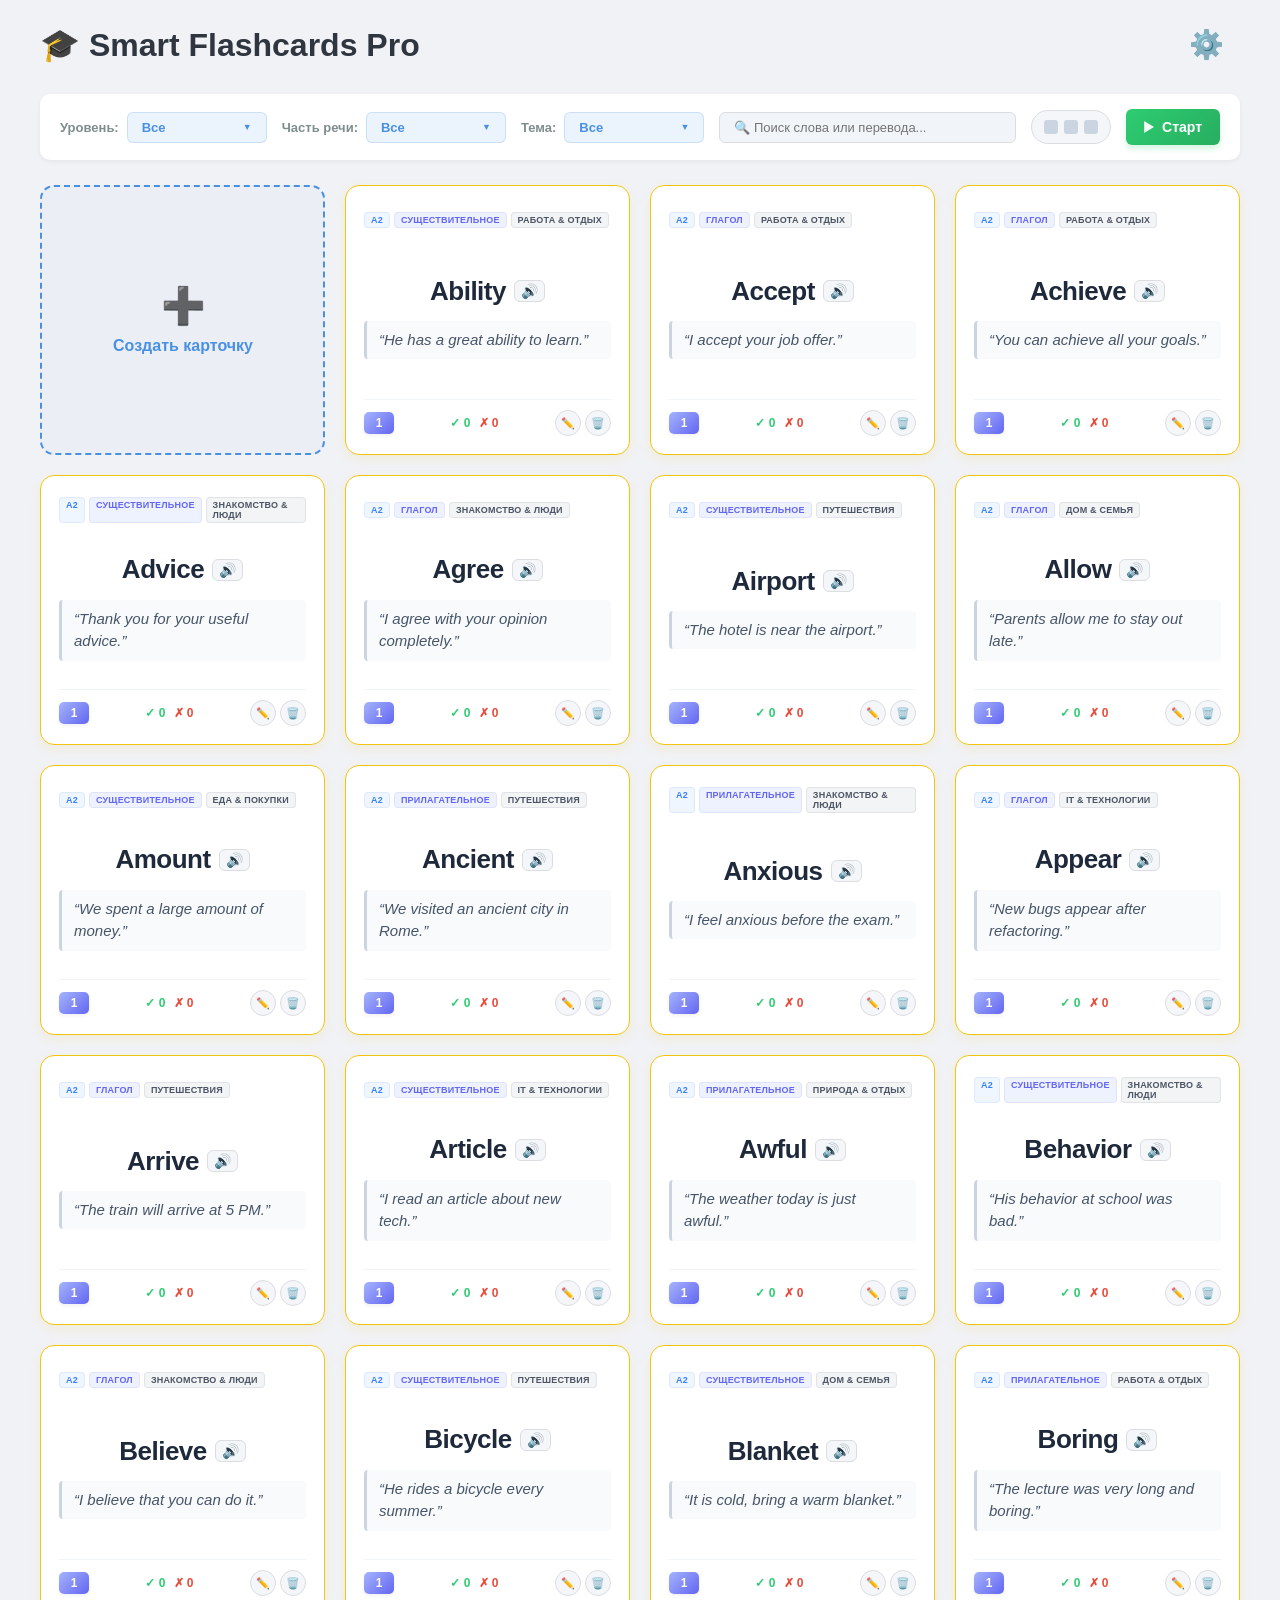
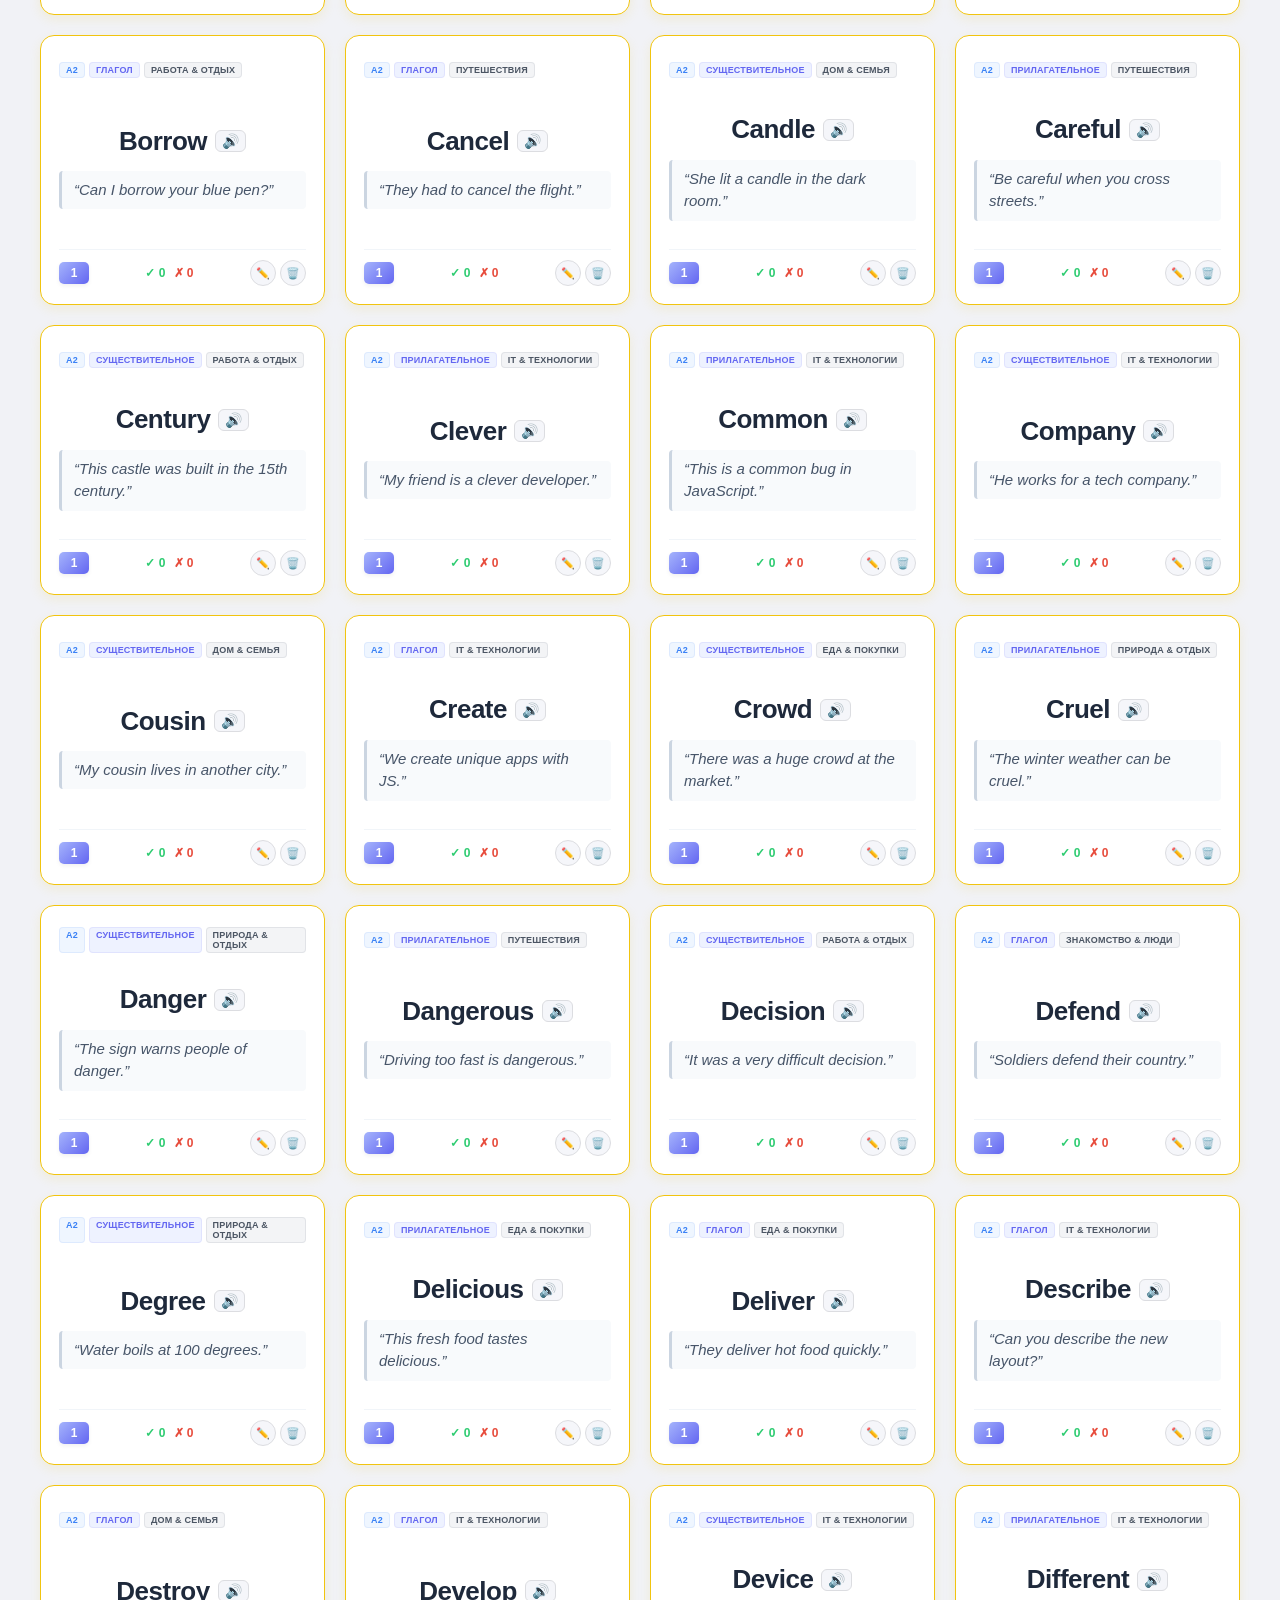
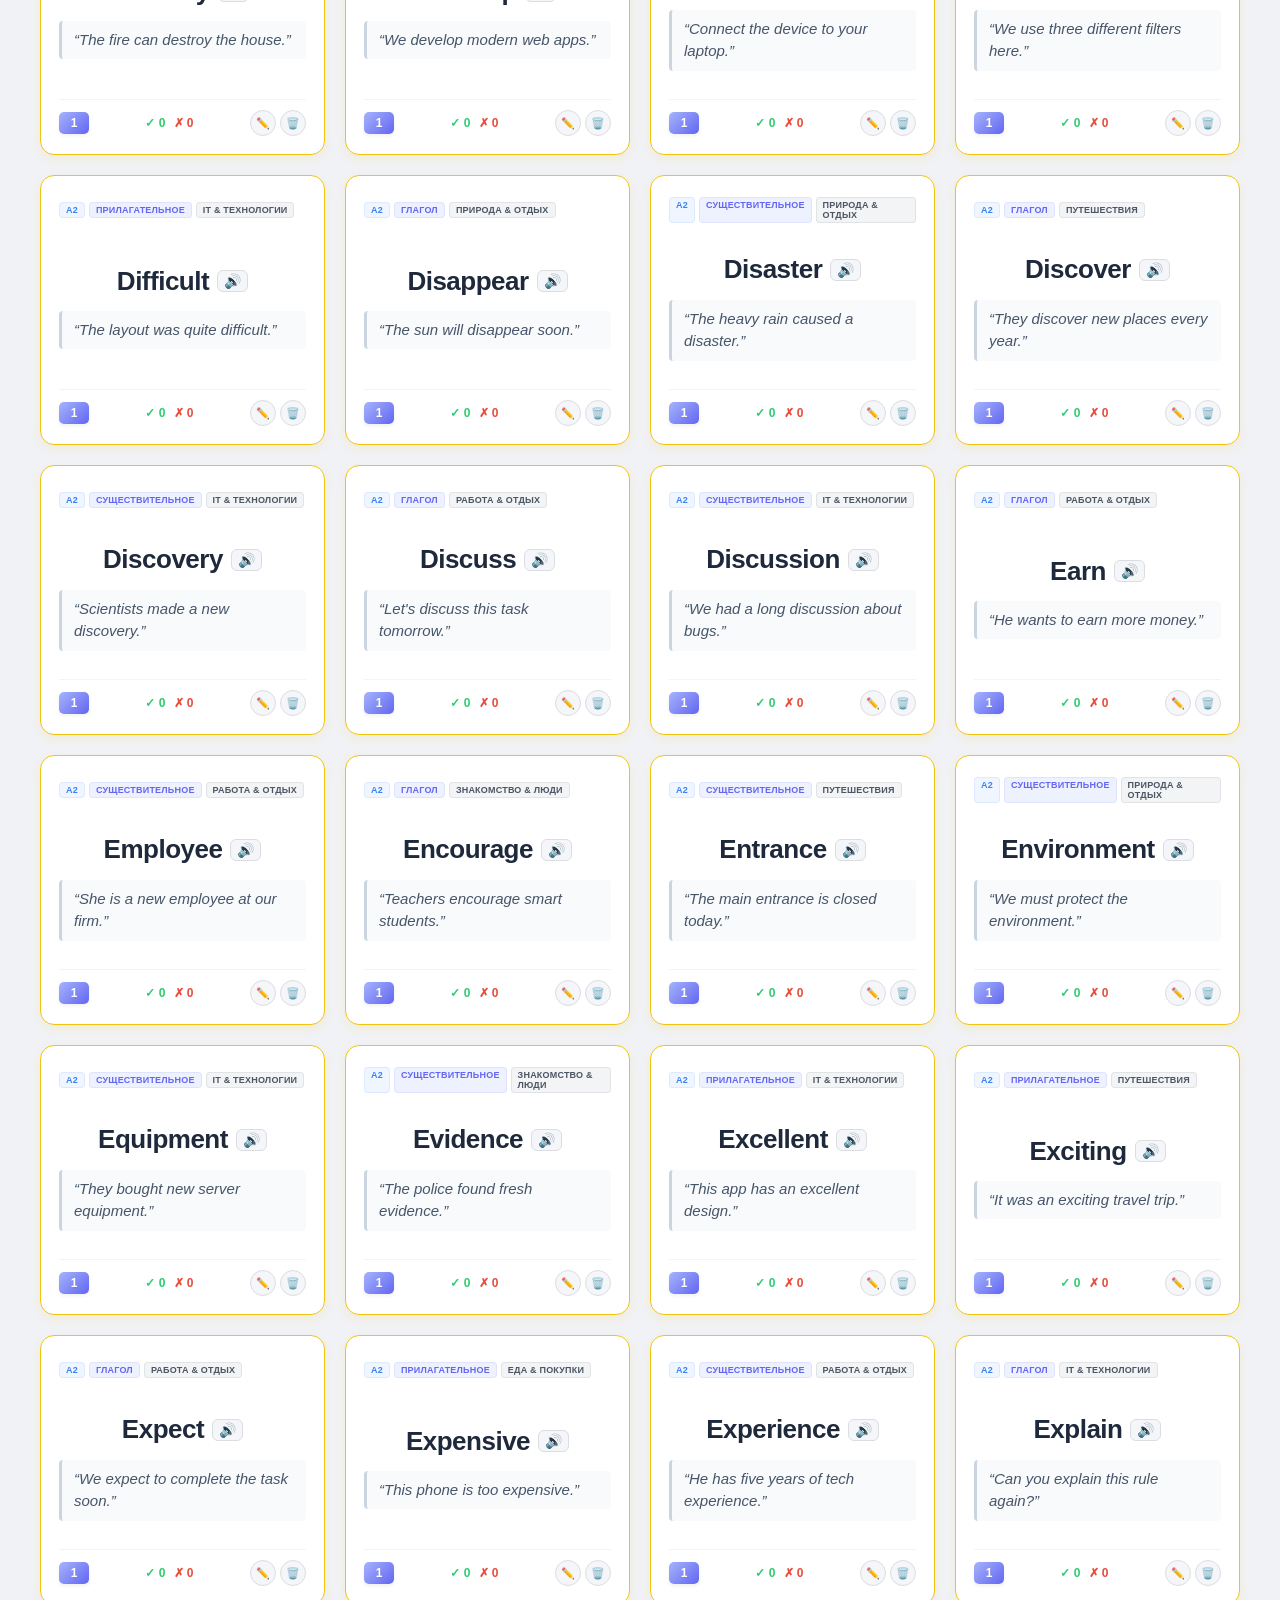
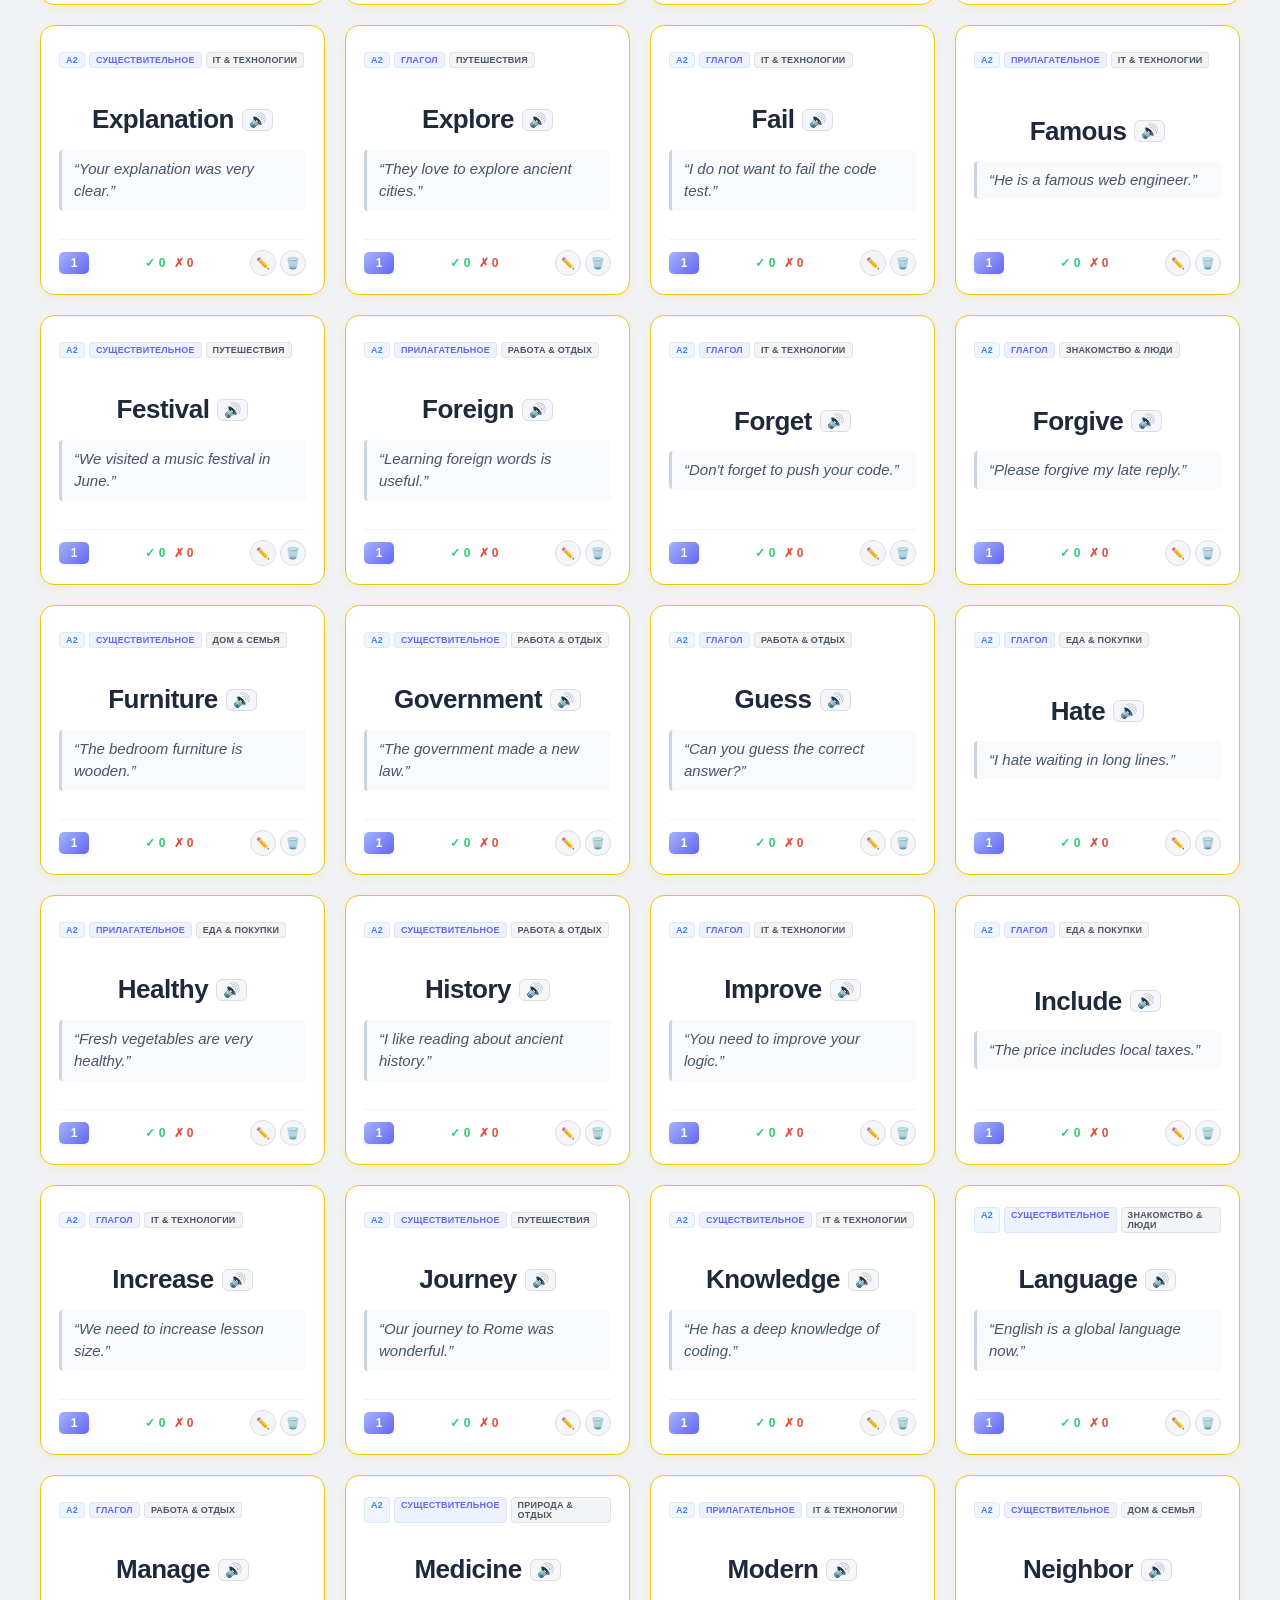
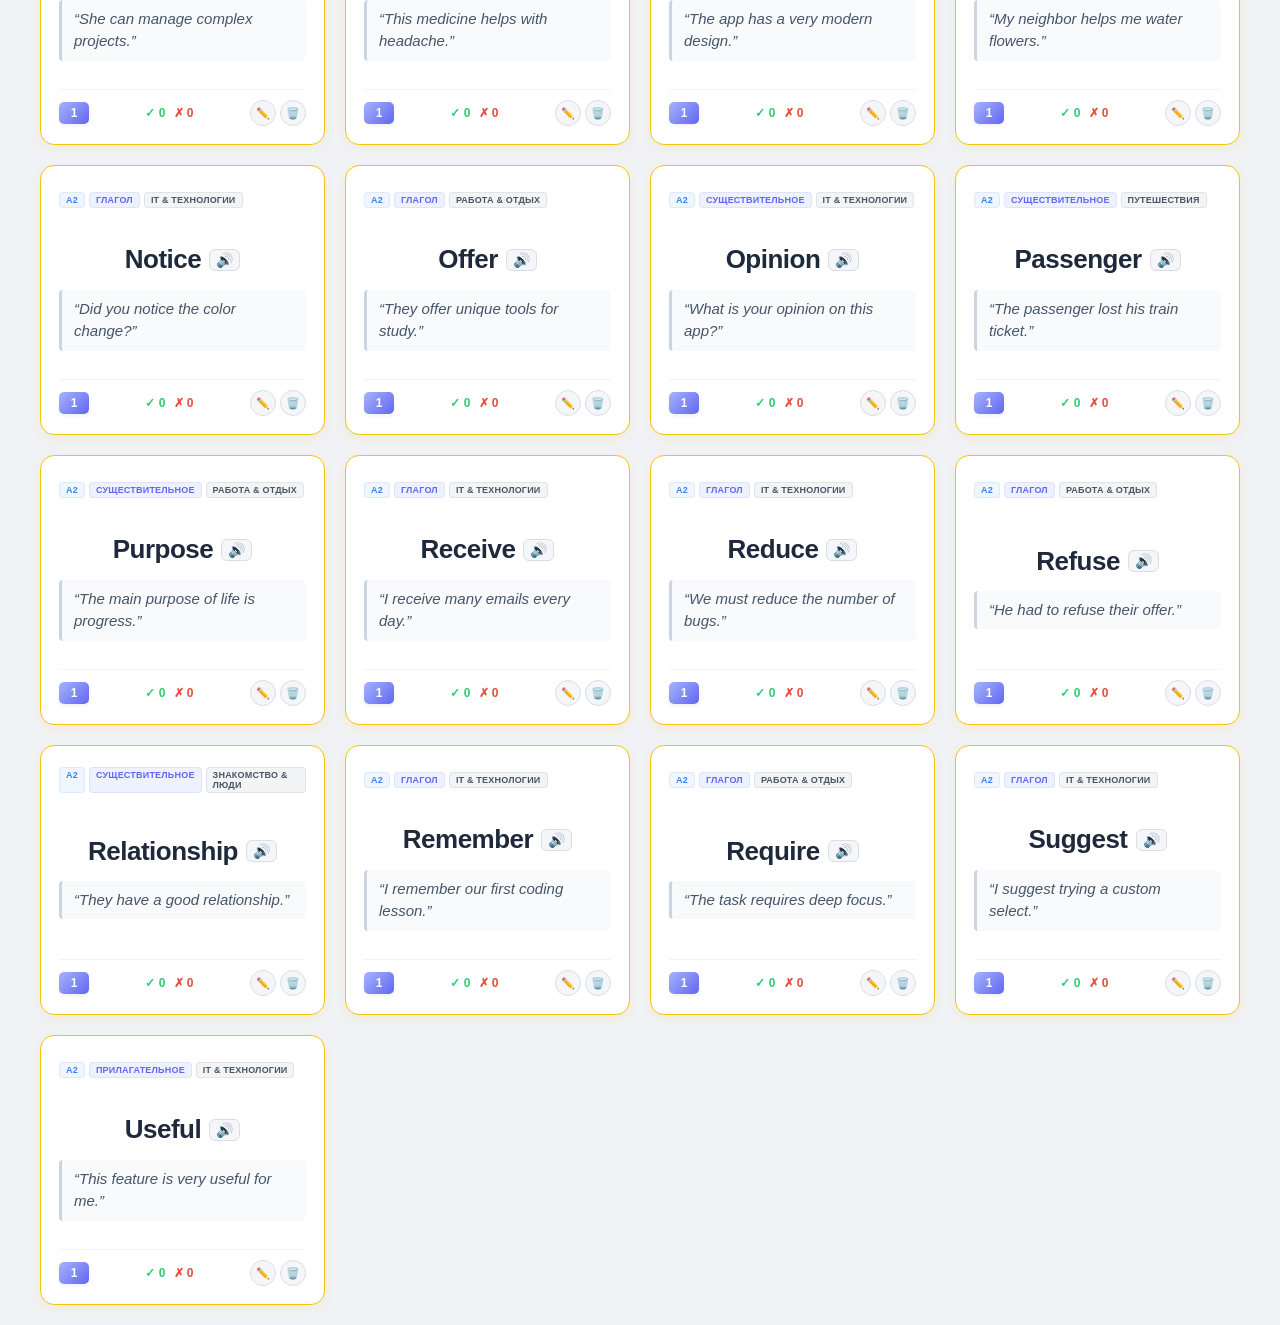
==== commit 49f5ad2e: "Add files via upload" ====
--- a/index.html
+++ b/index.html
@@ -10,8 +10,6 @@
     <link rel="stylesheet" href="layout.css">
     <link rel="stylesheet" href="components.css">
     <link rel="stylesheet" href="modals-lesson.css">
-    <!-- Подключаем PWA Манифест -->
-    <link rel="manifest" href="manifest.json">
 </head>
 <body>
 
@@ -40,7 +38,7 @@
             </div>
         </header>
 
-        <!-- 1. Панель управления (Тройные фильтры + Прогресс) -->
+        <!-- 1. Панель управления (Тройные фильтры + ПОИСК + Прогресс) -->
         <div class="filter-zone" id="controlZone">
             <div class="filter-group">
                 <span class="filter-label">Уровень:</span>
@@ -71,9 +69,14 @@
                     <div class="custom-select-options" id="filterTopicOptions"></div>
                 </div>
             </div>
+
+            <!-- ИСПРАВЛЕНО: Интерактивный живой поиск по подстроке -->
+            <div class="search-group">
+                <input type="text" id="appSearchInput" placeholder="🔍 Поиск слова или перевода..." oninput="UiCardsRenderer.renderCards()" autocomplete="off">
+            </div>
             
+            <!-- ИСПРАВЛЕНО: Метка "Пройдено сегодня" полностью удалена, остались только лаконичные кубики -->
             <div class="daily-progress-box">
-                <span class="progress-label">Пройдено сегодня:</span>
                 <div class="progress-cubes" id="dailyCubes"></div>
             </div>
 
@@ -85,7 +88,7 @@
         <!-- 2. Сетка карточек -->
         <div class="grid" id="cardsGrid"></div>
 
-        <!-- Сюда JS динамически внедрит lesson-box.html и card-modal.html -->
+        <!-- Сюда JS динамически внедрит компоненты -->
         <div id="dynamicLessonBoxContainer"></div>
         <div id="dynamicModalContainer"></div>
     </div>
--- a/layout.css
+++ b/layout.css
@@ -106,13 +106,35 @@
     color: #7f8c8d;
 }
 
+/* ИСПРАВЛЕНО: Стили нового блока интерактивного поиска */
+.search-group {
+    flex-grow: 1; /* Поиск занимает всё свободное пространство в центре */
+    min-width: 200px;
+}
+
+#appSearchInput {
+    width: 100%;
+    font-size: 13px;
+    padding: 7px 14px;
+    background-color: #f1f5f9; /* Легкая пастельно-серая подложка */
+    border: 1px solid var(--border-color);
+    border-radius: 6px;
+    font-weight: 500;
+    transition: background-color 0.2s, border-color 0.2s, box-shadow 0.2s;
+}
+
+#appSearchInput:focus {
+    background-color: #ffffff;
+    border-color: #4a90e2;
+    box-shadow: 0 0 0 3px rgba(74, 144, 226, 0.1);
+}
+
 /* --- СТИЛИЗАЦИЯ КАСТОМНЫХ ВЫПАДАЮЩИХ КОМБОБОКСОВ --- */
 .custom-select-container {
     position: relative;
-    min-width: 160px;
-}
-
-/* Главная кнопка-триггер фильтра */
+    min-width: 140px;
+}
+
 .custom-select-trigger {
     width: 100%;
     display: flex;
@@ -145,7 +167,6 @@
     transform: rotate(180deg);
 }
 
-/* Раскрывающийся блок с вариантами */
 .custom-select-options {
     display: none;
     position: absolute;
@@ -165,7 +186,6 @@
     display: block;
 }
 
-/* Пункт списка */
 .custom-select-option {
     padding: 10px 14px;
     font-size: 13px;
@@ -199,18 +219,12 @@
 .daily-progress-box {
     display: flex;
     align-items: center;
-    gap: 12px;
+    justify-content: center;
     background-color: var(--secondary-color);
-    padding: 6px 15px;
+    padding: 6px 12px;
     border-radius: 20px;
     border: 1px solid var(--border-color);
     min-height: 34px; 
-}
-
-.progress-label { 
-    font-size: 13px; 
-    font-weight: bold; 
-    color: #7f8c8d; 
 }
 
 .progress-cubes { 
@@ -237,7 +251,6 @@
     margin-left: auto; 
 }
 
-/* Кнопка Старт */
 button.success-btn {
     display: inline-flex;
     align-items: center;
@@ -280,45 +293,46 @@
     gap: 20px;
 }
 
-
-/* --- ИСПРАВЛЕНО: УМНАЯ АДАПТИВНОСТЬ ДЛЯ МОБИЛЬНЫХ ЭКРАНОВ (ЭКРАНЫ ДО 768px) --- */
+/* --- УМНАЯ АДАПТИВНОСТЬ ДЛЯ МОБИЛЬНЫХ ЭКРАНОВ --- */
 @media (max-width: 768px) {
-    /* Перестраиваем панель в строгую вертикальную колонку */
     .filter-zone {
         flex-direction: column;
-        align-items: stretch; /* Растягиваем элементы на всю ширину */
+        align-items: stretch; 
         gap: 12px;
         padding: 15px;
     }
 
-    /* Растягиваем фильтры на 100% ширины, делая их симметричными */
     .filter-zone .filter-group {
         display: flex;
-        justify-content: space-between; /* Название слева, комбобокс справа */
+        justify-content: space-between; 
         width: 100%;
     }
 
-    /* Делаем кастомные кнопки выбора одинаковыми по ширине на мобильном */
     .filter-zone .custom-select-container {
         flex-grow: 1;
-        max-width: 65%; /* Ограничиваем комбобокс, чтобы он аккуратно встал справа */
-    }
-
-    /* На последней строчке кубики прогресса и кнопка встанут в аккуратный горизонтальный ряд */
+        max-width: 65%; 
+    }
+
+    /* ИСПРАВЛЕНО: Строка поиска на мобильных занимает отдельную полноценную строчку */
+    .search-group {
+        width: 100%;
+        margin: 4px 0;
+    }
+
+    /* Ряд подвала (кубики + кнопка) */
     .daily-progress-box {
         width: auto;
-        flex-grow: 1; /* Отдаем кубикам максимум места слева */
-        justify-content: space-between;
-    }
-
-    /* Кнопка старт больше не прибивается влево жестко, а встает вровень с кубиками в подвале панели */
+        flex-grow: 1; 
+        justify-content: center;
+    }
+
     .test-action-group {
         margin-left: 0;
         display: flex;
     }
 
     button.success-btn {
-        width: 100%; /* Кнопка становится крупной и удобной для клика пальцем */
-        padding: 12px 20px; /* Немного увеличиваем высоту под тач-интерфейс */
-    }
-}
+        width: 100%; 
+        padding: 12px 20px; 
+    }
+}
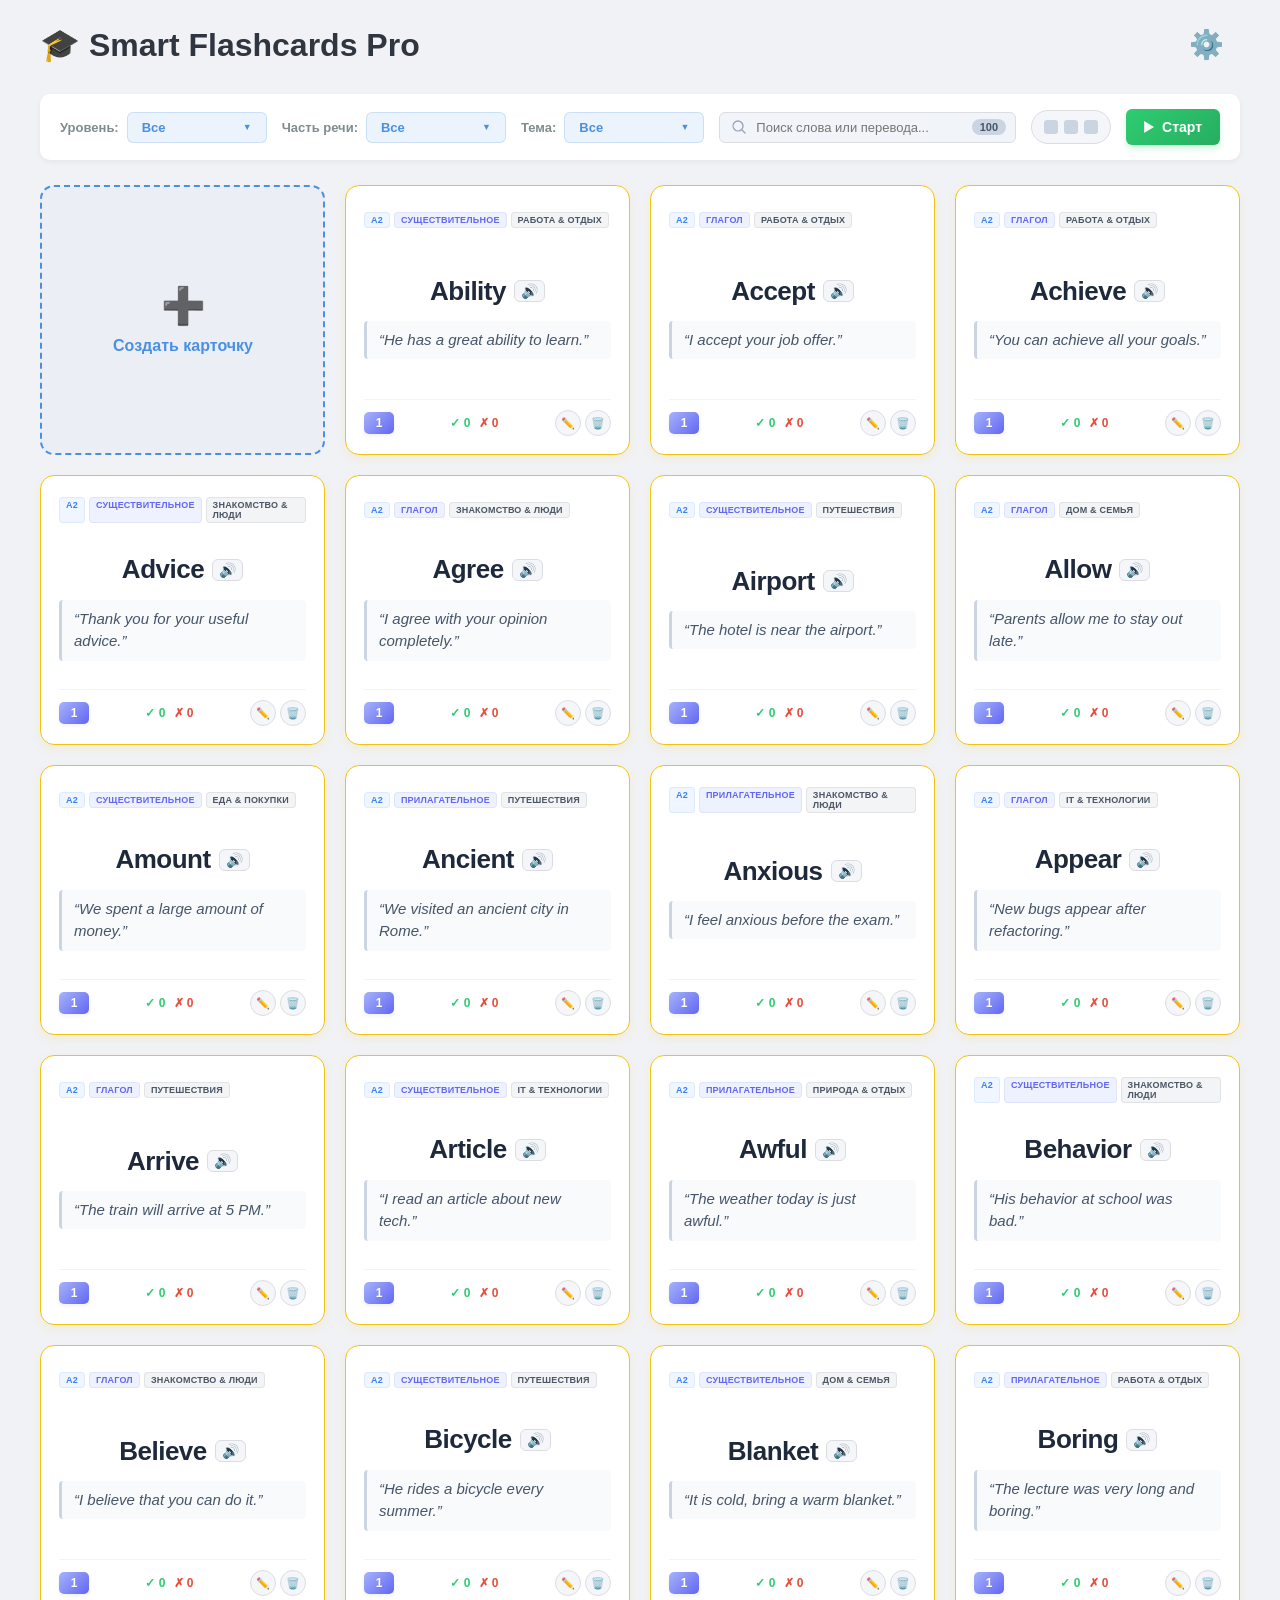
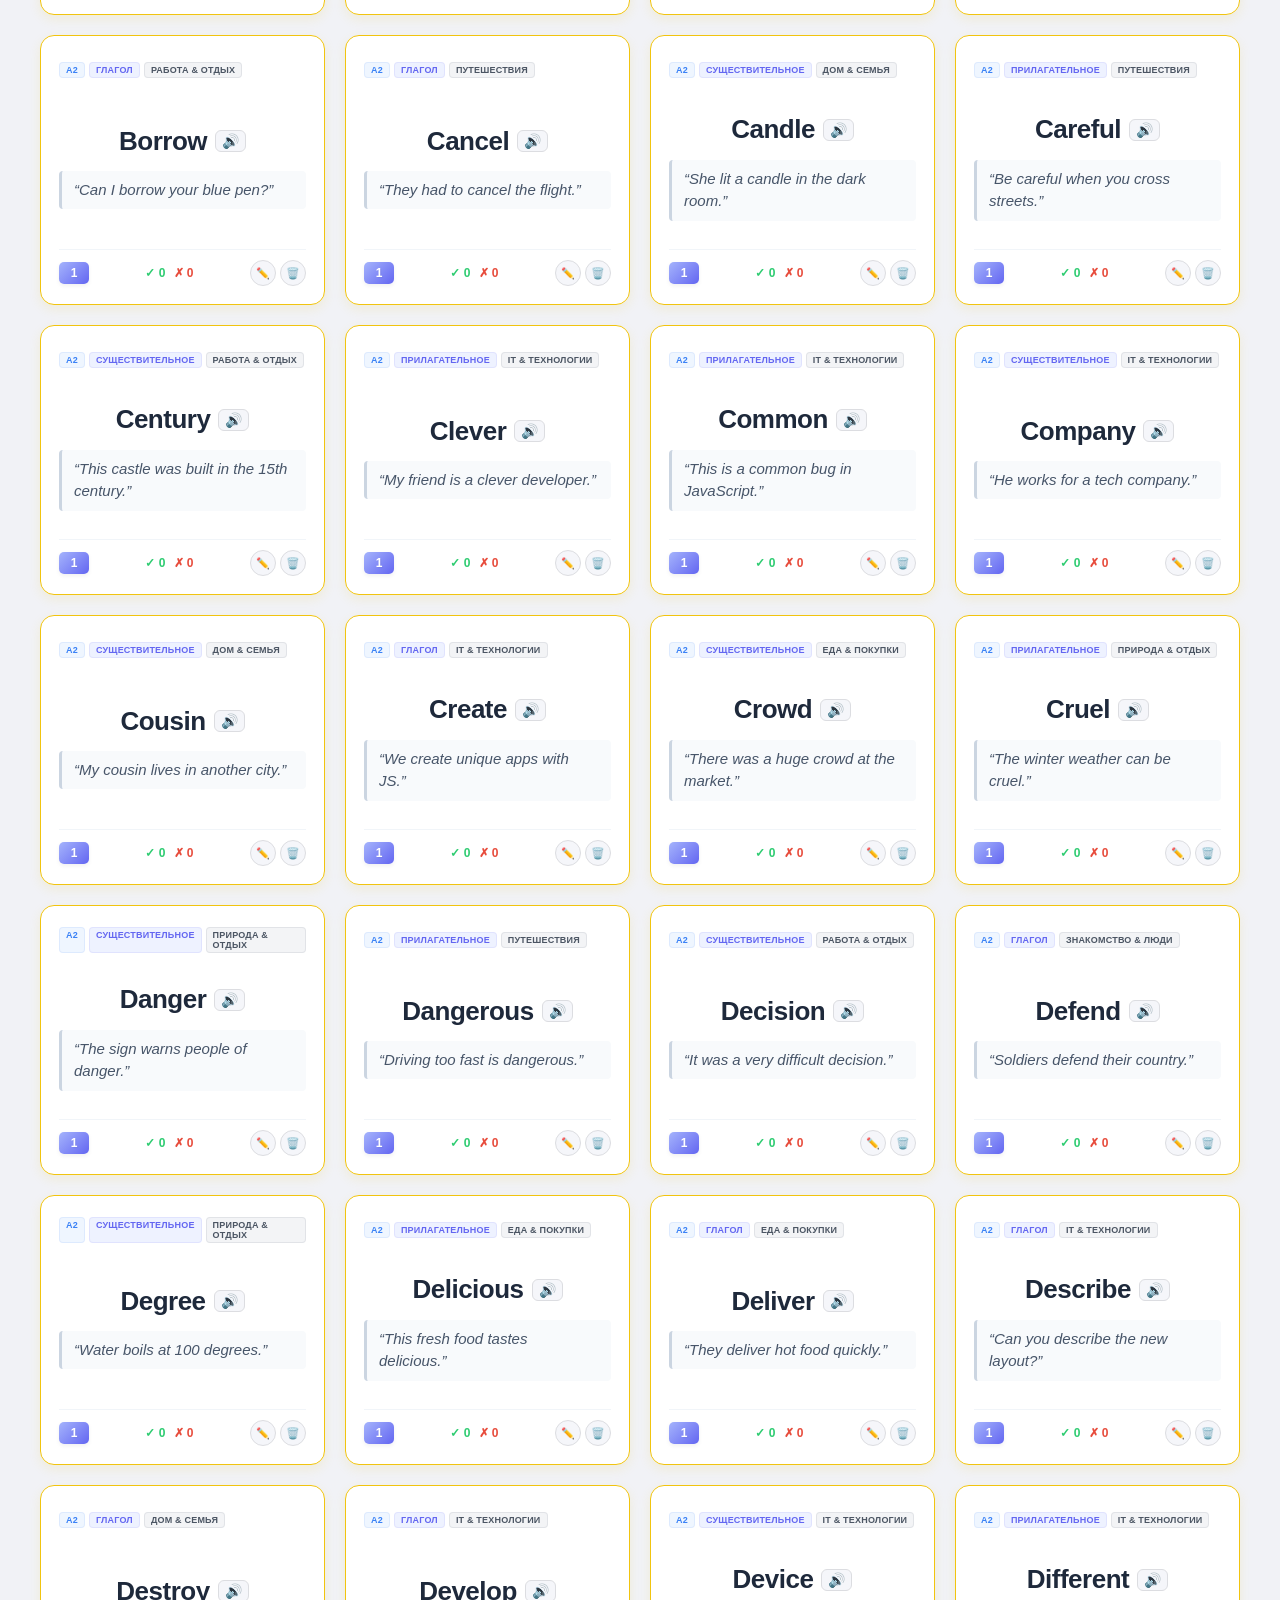
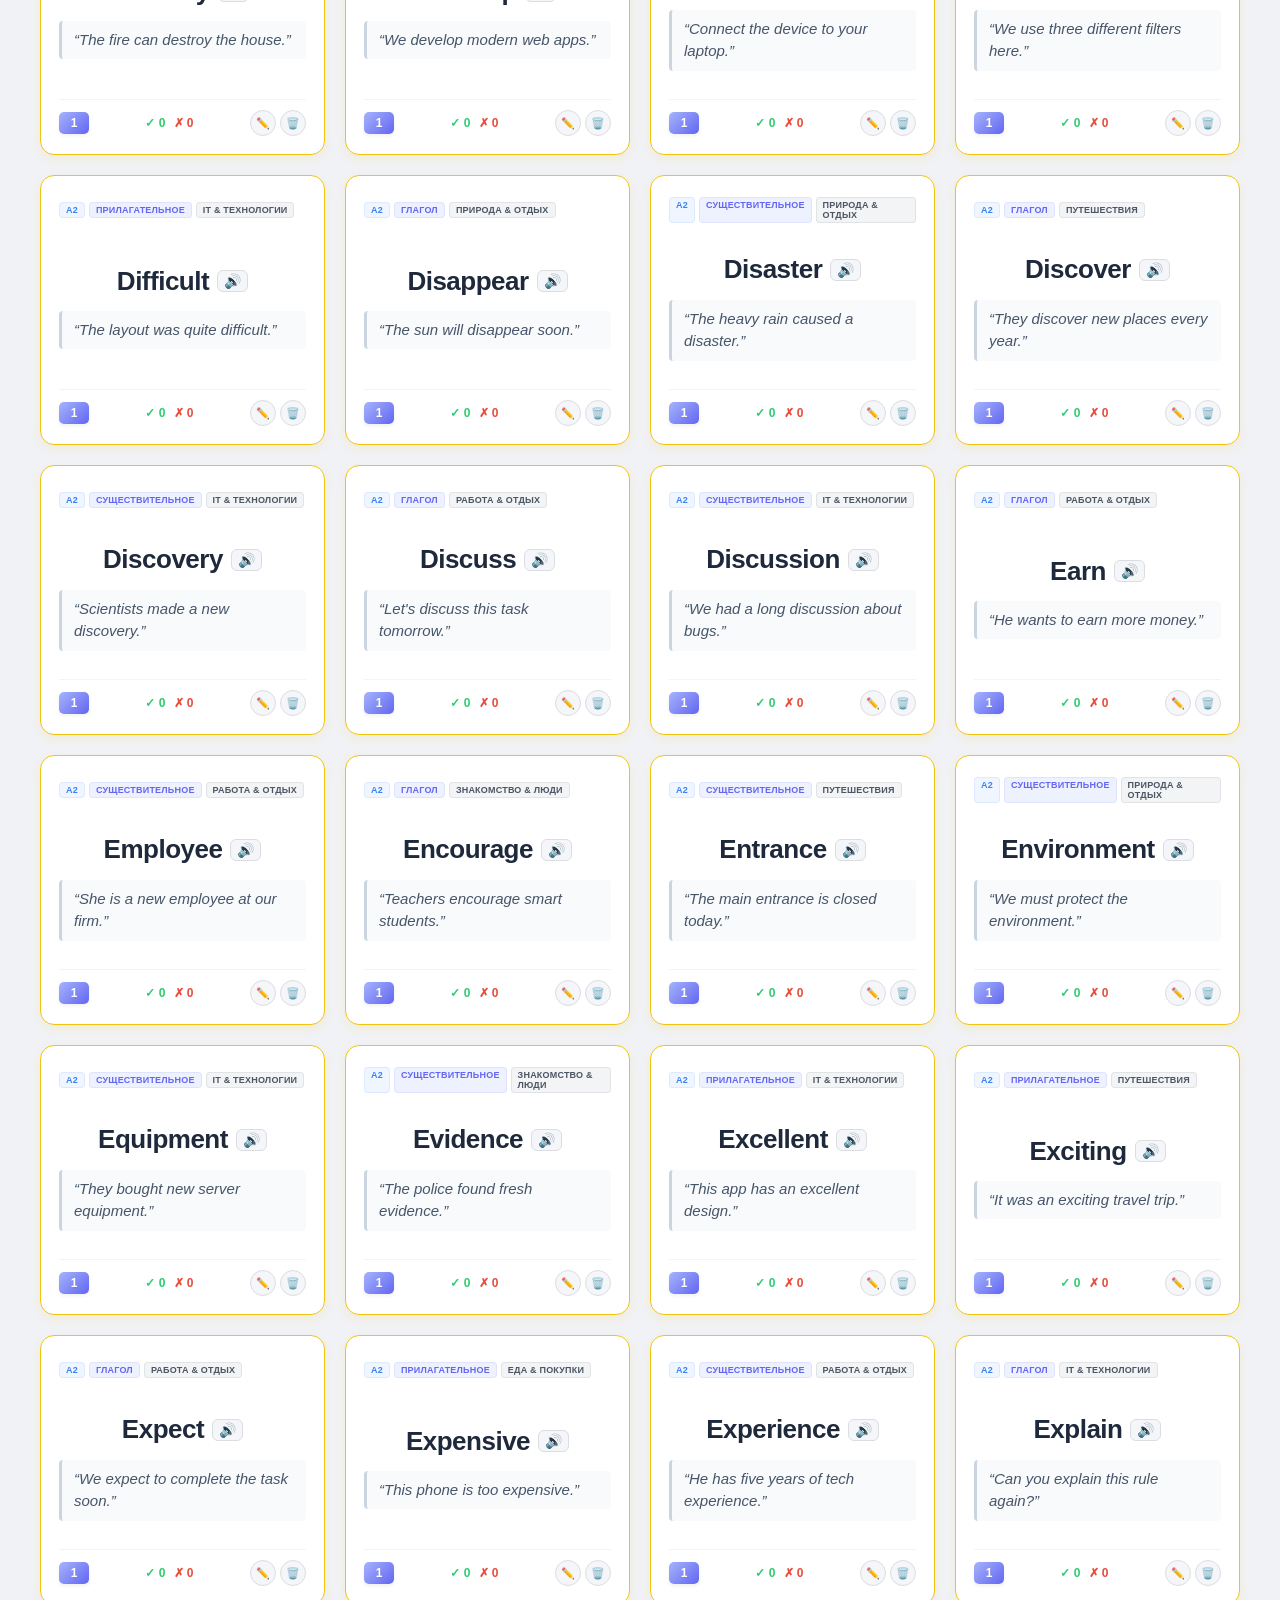
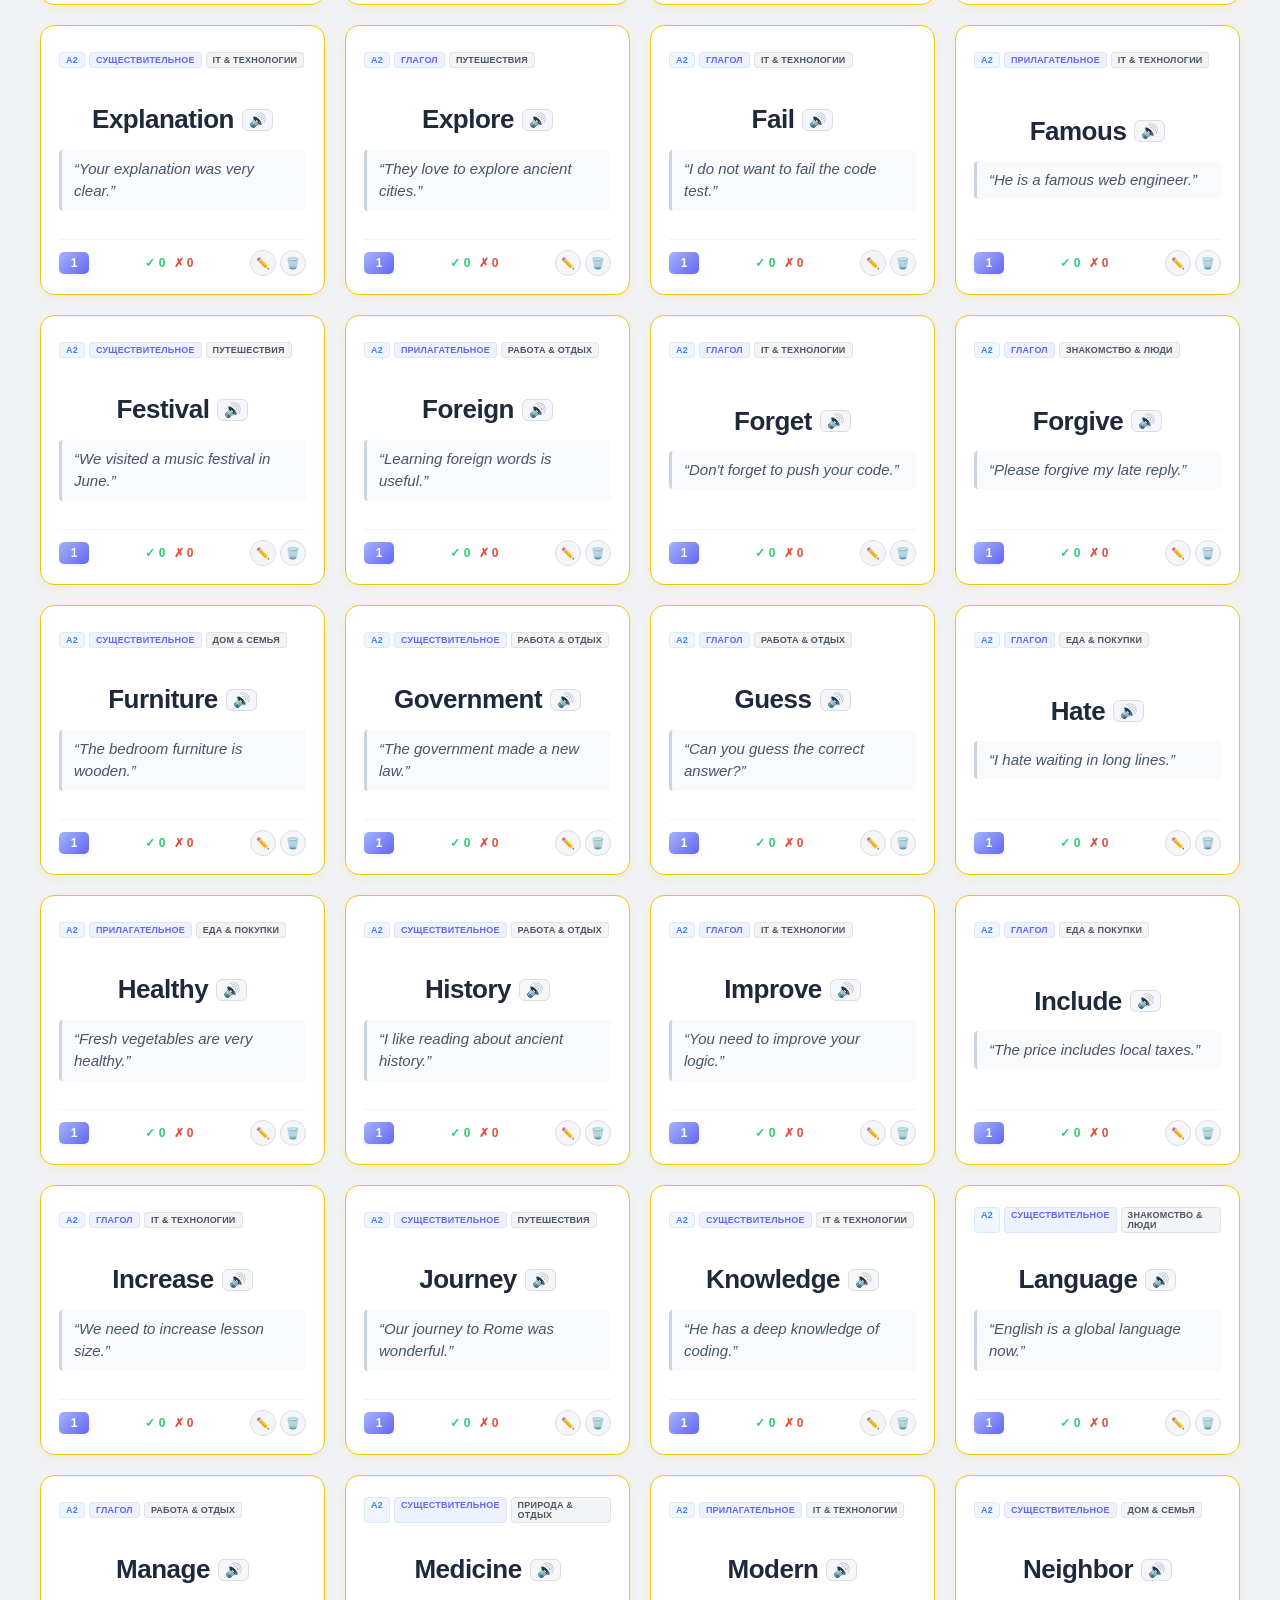
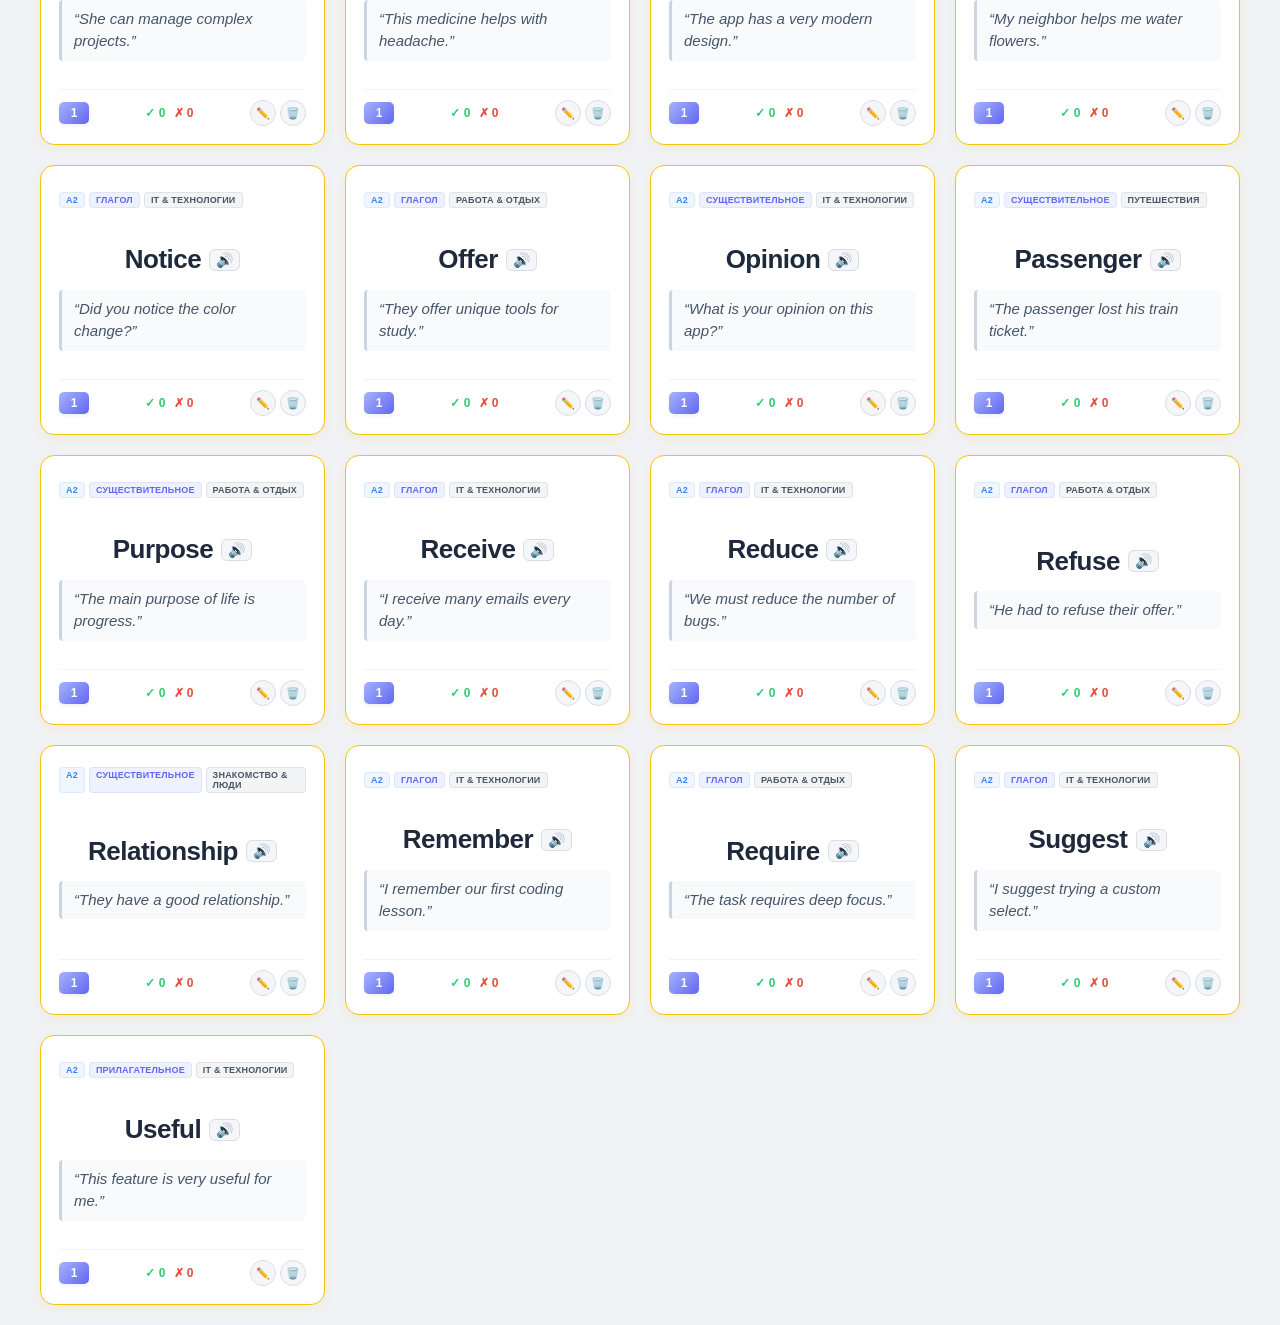
==== commit 8e03c414: "Add files via upload" ====
--- a/index.html
+++ b/index.html
@@ -4,7 +4,7 @@
     <meta charset="UTF-8">
     <meta name="viewport" content="width=device-width, initial-scale=1.0">
     <title>Smart Flashcards Pro — Умные карточки</title>
-    <link rel="icon" type="image/png" href="https://icons8.com">
+    <link rel="icon" type="image/png" href="./icons8-graduation-cap-96.png">
     
     <link rel="stylesheet" href="theme.css">
     <link rel="stylesheet" href="layout.css">
@@ -70,12 +70,23 @@
                 </div>
             </div>
 
-            <!-- ИСПРАВЛЕНО: Интерактивный живой поиск по подстроке -->
+            
             <div class="search-group">
-                <input type="text" id="appSearchInput" placeholder="🔍 Поиск слова или перевода..." oninput="UiCardsRenderer.renderCards()" autocomplete="off">
+                <div class="search-input-wrapper">
+                    <!-- Векторная современная лупа (SVG) -->
+                    <svg class="search-icon-svg" xmlns="http://w3.org" fill="none" viewBox="0 0 24 24" stroke-width="2" stroke="currentColor">
+                        <path stroke-linecap="round" stroke-linejoin="round" d="m21 21-5.197-5.197m0 0A7.5 7.5 0 1 0 5.196 5.196a7.5 7.5 0 0 0 10.604 10.604Z" />
+                    </svg>
+                    
+                    <!-- Поле поиска без текстового эмодзи -->
+                    <input type="text" id="appSearchInput" placeholder="Поиск слова или перевода..." oninput="UiCardsRenderer.renderCards()" autocomplete="off">
+                    
+                    <!-- Счетчик количества -->
+                    <span id="searchCounterBadge" class="search-counter-badge">0</span>
+                </div>
             </div>
-            
-            <!-- ИСПРАВЛЕНО: Метка "Пройдено сегодня" полностью удалена, остались только лаконичные кубики -->
+
+
             <div class="daily-progress-box">
                 <div class="progress-cubes" id="dailyCubes"></div>
             </div>
--- a/layout.css
+++ b/layout.css
@@ -106,21 +106,43 @@
     color: #7f8c8d;
 }
 
-/* ИСПРАВЛЕНО: Стили нового блока интерактивного поиска */
 .search-group {
-    flex-grow: 1; /* Поиск занимает всё свободное пространство в центре */
-    min-width: 200px;
+    flex-grow: 1; 
+    min-width: 220px;
+}
+
+.search-input-wrapper {
+    position: relative;
+    width: 100%;
+    display: flex;
+    align-items: center;
+}
+
+/* Стили для новой тонкой векторной лупы */
+.search-icon-svg {
+    position: absolute;
+    left: 12px;
+    width: 16px;
+    height: 16px;
+    color: #94a3b8; /* Спокойный стальной цвет */
+    pointer-events: none;
+    transition: color 0.2s ease;
 }
 
 #appSearchInput {
     width: 100%;
     font-size: 13px;
-    padding: 7px 14px;
-    background-color: #f1f5f9; /* Легкая пастельно-серая подложка */
+    padding: 7px 45px 7px 36px; 
+    background-color: #f1f5f9; 
     border: 1px solid var(--border-color);
     border-radius: 6px;
     font-weight: 500;
     transition: background-color 0.2s, border-color 0.2s, box-shadow 0.2s;
+}
+
+/* При фокусе на поле лупа тоже красиво подсвечивается синим */
+.search-input-wrapper:focus-within .search-icon-svg {
+    color: #4a90e2;
 }
 
 #appSearchInput:focus {
@@ -128,6 +150,22 @@
     border-color: #4a90e2;
     box-shadow: 0 0 0 3px rgba(74, 144, 226, 0.1);
 }
+
+.search-counter-badge {
+    position: absolute;
+    right: 10px;
+    background-color: #cbd5e1; 
+    color: #475569;
+    font-size: 11px;
+    font-weight: bold;
+    padding: 2px 8px;
+    border-radius: 12px; 
+    min-width: 22px;
+    text-align: center;
+    pointer-events: none; 
+    font-family: Arial, sans-serif;
+}
+
 
 /* --- СТИЛИЗАЦИЯ КАСТОМНЫХ ВЫПАДАЮЩИХ КОМБОБОКСОВ --- */
 .custom-select-container {
